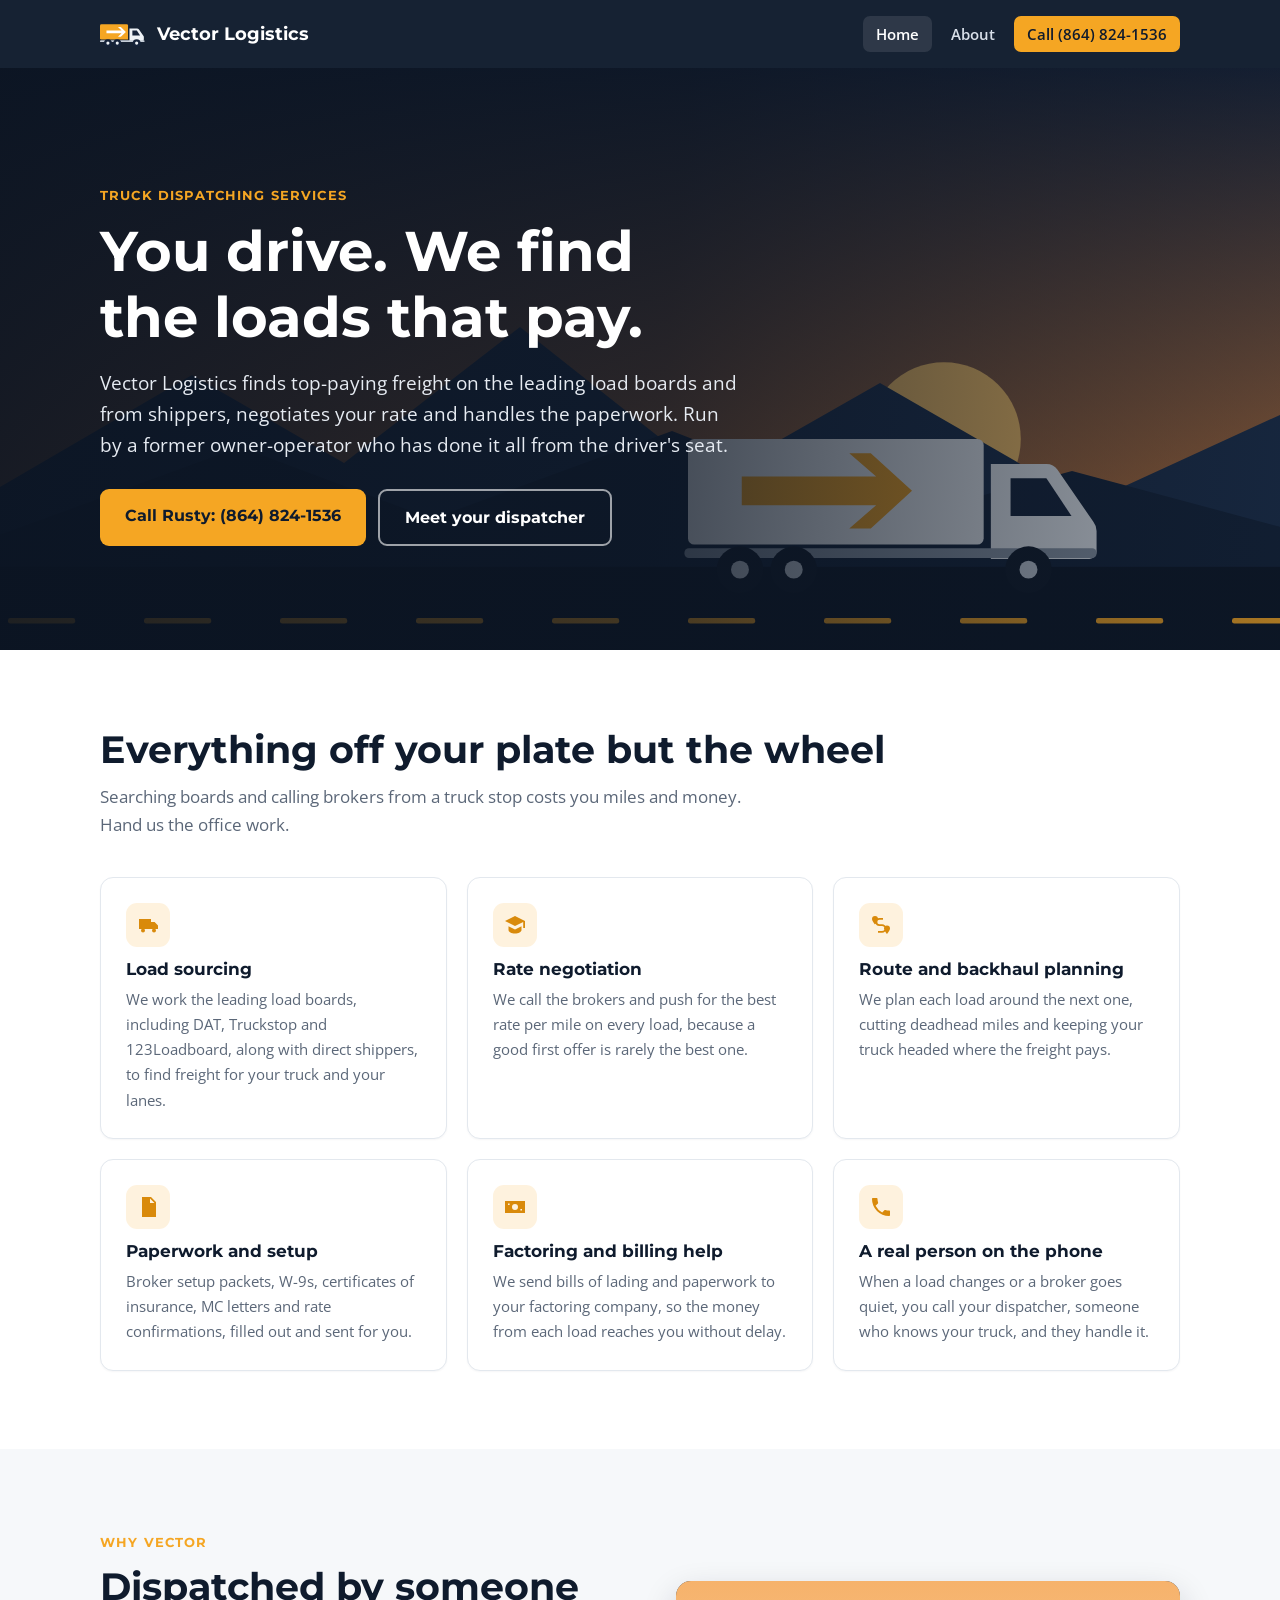
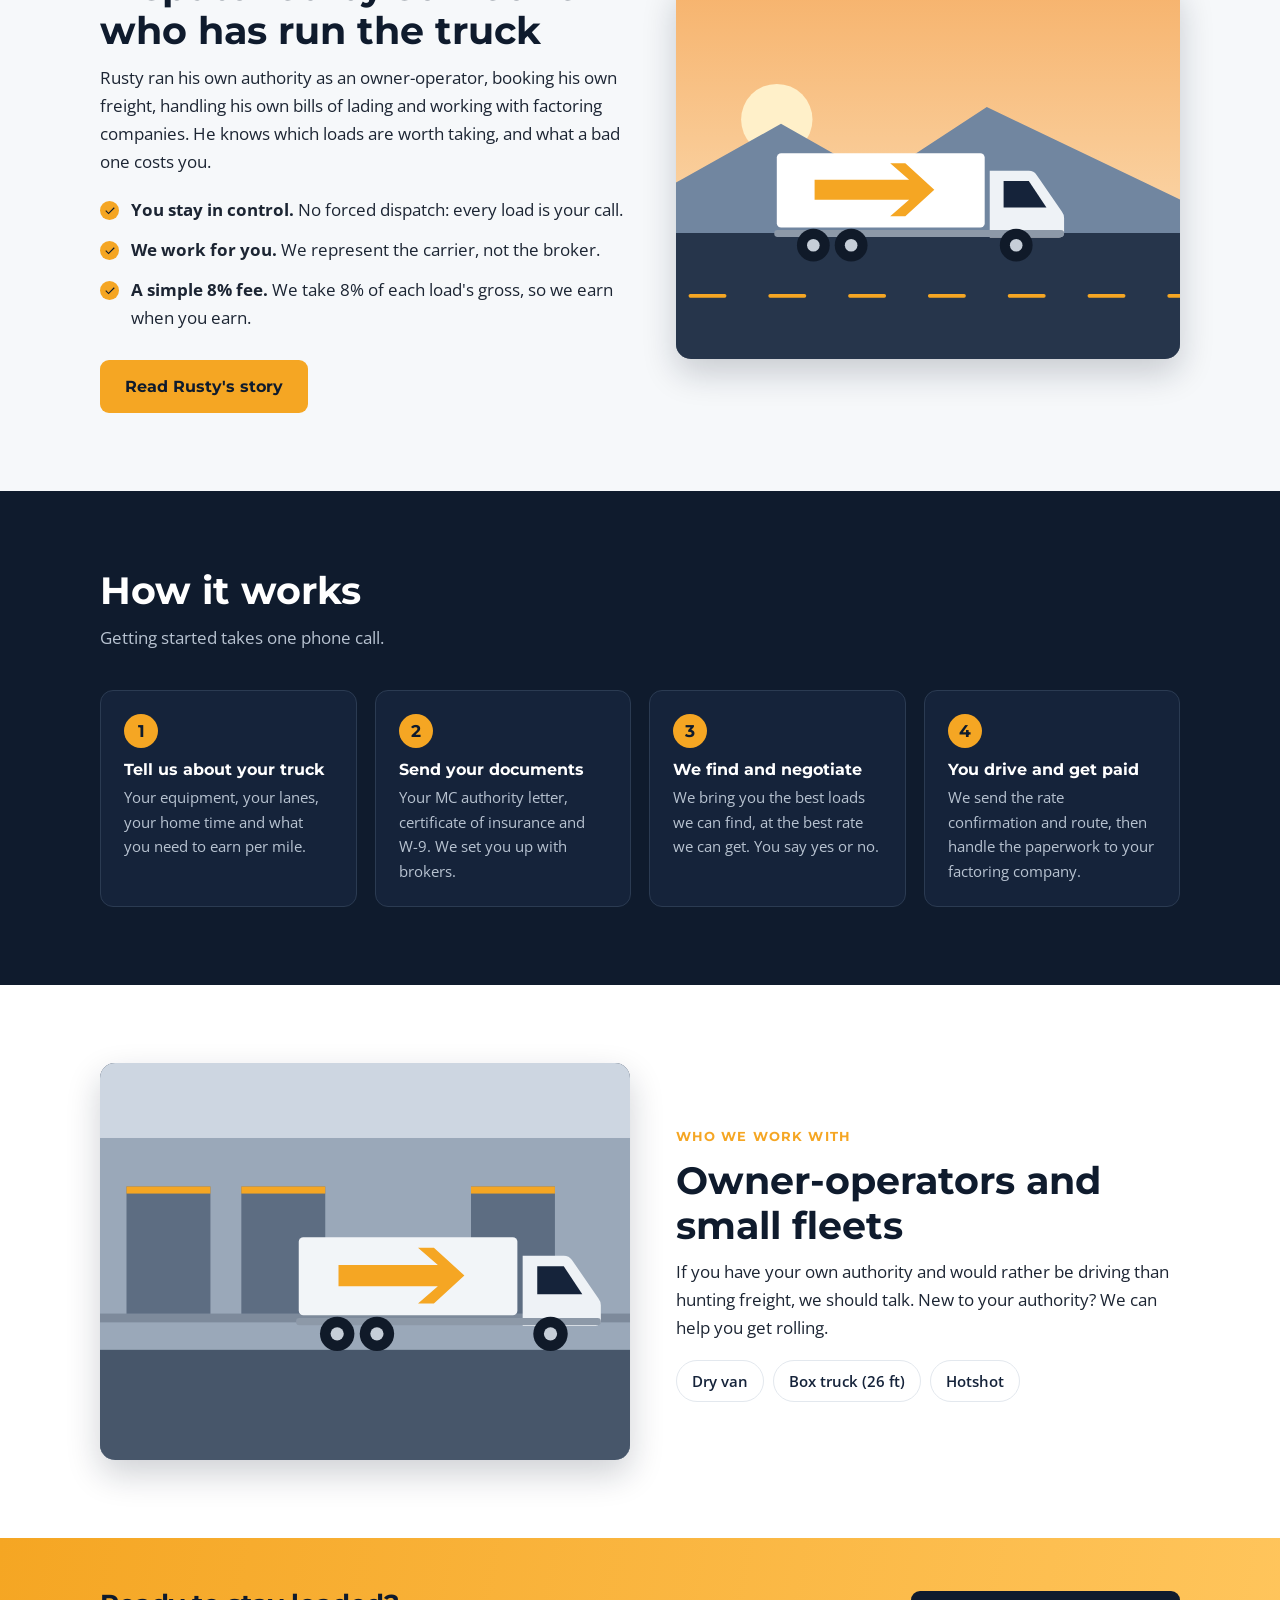
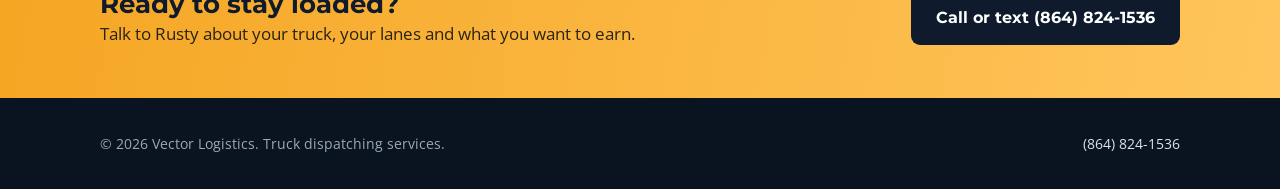
==== index.html @ 769f18bb "Vector Logistics website: Home and About Truck dispatching for owner-operators. Plain HTML and CSS f" ====
<!DOCTYPE html>
<html lang="en"><head><meta charset="UTF-8"><meta name="viewport" content="width=device-width, initial-scale=1.0">
<title>Vector Logistics | Truck Dispatching for Owner-Operators</title><meta name="description" content="Truck dispatching by a former owner-operator. We find the best-paying loads from the leading load boards and shippers, negotiate your rates and handle the paperwork.">
<meta property="og:title" content="Vector Logistics | Truck Dispatching for Owner-Operators"><meta property="og:description" content="Truck dispatching by a former owner-operator. We find the best-paying loads from the leading load boards and shippers, negotiate your rates and handle the paperwork."><meta property="og:type" content="website">
<link rel="icon" type="image/svg+xml" href="images/logo.svg">
<link rel="preconnect" href="https://fonts.googleapis.com"><link rel="preconnect" href="https://fonts.gstatic.com" crossorigin>
<link href="https://fonts.googleapis.com/css2?family=Montserrat:wght@600;700&family=Open+Sans:wght@400;600&display=swap" rel="stylesheet">
<link rel="stylesheet" href="css/styles.css"></head><body>
<header class="header"><div class="container"><a href="index.html" class="logo"><img src="images/logo.svg" alt="">Vector Logistics</a>
<button class="nav-toggle" aria-label="Menu"><span></span><span></span><span></span></button>
<ul class="nav-links"><li><a href="index.html" class="active">Home</a></li><li><a href="about.html">About</a></li><li><a class="call" href="tel:8648241536">Call (864) 824-1536</a></li></ul></div></header>

<section class="hero" style="background-image:url('images/hero.svg')"><div class="container"><div class="hero-copy"><span class="eyebrow">Truck dispatching services</span>
<h1>You drive. We find the loads that pay.</h1>
<p>Vector Logistics finds top-paying freight on the leading load boards and from shippers, negotiates your rate and handles the paperwork. Run by a former owner-operator who has done it all from the driver's seat.</p>
<div class="cta"><a class="btn btn-primary" href="tel:8648241536">Call Rusty: (864) 824-1536</a><a class="btn btn-outline" href="about.html">Meet your dispatcher</a></div></div></div></section>
<section class="section"><div class="container"><h2 class="section-title">Everything off your plate but the wheel</h2><p class="section-subtitle">Searching boards and calling brokers from a truck stop costs you miles and money. Hand us the office work.</p>
<div class="grid g3"><div class="card"><div class="icon"><svg viewBox="0 0 24 24"><path d="M3 6h12v10H3zM15 9h3.6L22 12.6V16h-7zM7 19.5a2 2 0 1 1 0-4 2 2 0 0 1 0 4zM18 19.5a2 2 0 1 1 0-4 2 2 0 0 1 0 4z"/></svg></div><h3>Load sourcing</h3><p>We work the leading load boards, including DAT, Truckstop and 123Loadboard, along with direct shippers, to find freight for your truck and your lanes.</p></div><div class="card"><div class="icon"><svg viewBox="0 0 24 24"><path d="M12 3 2 8l10 5 8.2-4.1V15H22V8zM5.5 13.3V17c0 1.9 3 3.5 6.5 3.5s6.5-1.6 6.5-3.5v-3.7L12 16.5z"/></svg></div><h3>Rate negotiation</h3><p>We call the brokers and push for the best rate per mile on every load, because a good first offer is rarely the best one.</p></div><div class="card"><div class="icon"><svg viewBox="0 0 24 24"><path d="M6 3a3 3 0 0 1 3 3c0 2-3 5.5-3 5.5S3 8 3 6a3 3 0 0 1 3-3zM18 12.5a3 3 0 0 1 3 3c0 2-3 5.5-3 5.5s-3-3.5-3-5.5a3 3 0 0 1 3-3zM9 18h4a2.5 2.5 0 0 0 0-5h-2.5a4 4 0 0 1 0-8H14v1.8h-3.5a2.2 2.2 0 0 0 0 4.4H13a4.3 4.3 0 0 1 0 8.6H9z"/></svg></div><h3>Route and backhaul planning</h3><p>We plan each load around the next one, cutting deadhead miles and keeping your truck headed where the freight pays.</p></div><div class="card"><div class="icon"><svg viewBox="0 0 24 24"><path d="M6 2h9l5 5v15H6zM14 3.5V8h4.5zM9 12h8v1.6H9zM9 15.5h8v1.6H9z"/></svg></div><h3>Paperwork and setup</h3><p>Broker setup packets, W-9s, certificates of insurance, MC letters and rate confirmations, filled out and sent for you.</p></div><div class="card"><div class="icon"><svg viewBox="0 0 24 24"><path d="M2 6h20v12H2zM12 9a3 3 0 1 0 0 6 3 3 0 0 0 0-6zM5 8.5v1.6h1.6V8.5zM17.4 13.9v1.6H19v-1.6z"/></svg></div><h3>Factoring and billing help</h3><p>We send bills of lading and paperwork to your factoring company, so the money from each load reaches you without delay.</p></div><div class="card"><div class="icon"><svg viewBox="0 0 24 24"><path d="M6.6 10.8a15 15 0 0 0 6.6 6.6l2.2-2.2c.3-.3.7-.4 1-.2 1.1.4 2.3.6 3.6.6.6 0 1 .4 1 1V20c0 .6-.4 1-1 1A17 17 0 0 1 3 4c0-.6.4-1 1-1h3.5c.6 0 1 .4 1 1 0 1.3.2 2.5.6 3.6.1.3 0 .7-.2 1z"/></svg></div><h3>A real person on the phone</h3><p>When a load changes or a broker goes quiet, you call your dispatcher, someone who knows your truck, and they handle it.</p></div></div></div></section>
<section class="section alt"><div class="container split"><div><span class="eyebrow">Why Vector</span><h2 class="section-title">Dispatched by someone who has run the truck</h2>
<p>Rusty ran his own authority as an owner-operator, booking his own freight, handling his own bills of lading and working with factoring companies. He knows which loads are worth taking, and what a bad one costs you.</p>
<ul class="checks"><li><strong>You stay in control.</strong> No forced dispatch: every load is your call.</li><li><strong>We work for you.</strong> We represent the carrier, not the broker.</li><li><strong>A simple 8% fee.</strong> We take 8% of each load's gross, so we earn when you earn.</li></ul>
<a class="btn btn-primary" href="about.html">Read Rusty's story</a></div><img src="images/highway.svg" alt="Illustration of a semi truck on the highway at sunrise" loading="lazy"></div></section>
<section class="section dark"><div class="container"><h2 class="section-title">How it works</h2><p class="section-subtitle">Getting started takes one phone call.</p><div class="steps">
<div class="step"><h3>Tell us about your truck</h3><p>Your equipment, your lanes, your home time and what you need to earn per mile.</p></div>
<div class="step"><h3>Send your documents</h3><p>Your MC authority letter, certificate of insurance and W-9. We set you up with brokers.</p></div>
<div class="step"><h3>We find and negotiate</h3><p>We bring you the best loads we can find, at the best rate we can get. You say yes or no.</p></div>
<div class="step"><h3>You drive and get paid</h3><p>We send the rate confirmation and route, then handle the paperwork to your factoring company.</p></div></div></div></section>
<section class="section"><div class="container split"><img src="images/loading-dock.svg" alt="Illustration of a semi truck at a loading dock" loading="lazy"><div><span class="eyebrow">Who we work with</span><h2 class="section-title">Owner-operators and small fleets</h2>
<p>If you have your own authority and would rather be driving than hunting freight, we should talk. New to your authority? We can help you get rolling.</p>
<div class="pills" style="margin-top:18px"><span class="pill">Dry van</span><span class="pill">Box truck (26 ft)</span><span class="pill">Hotshot</span></div></div></div></section>
<section class="band"><div class="container"><div><h2>Ready to stay loaded?</h2><p>Talk to Rusty about your truck, your lanes and what you want to earn.</p></div><a class="btn" href="tel:8648241536">Call or text (864) 824-1536</a></div></section>
<footer class="footer"><div class="container"><span>&copy; <span id="y"></span> Vector Logistics. Truck dispatching services.</span><a href="tel:8648241536">(864) 824-1536</a></div></footer>
<script src="js/main.js"></script></body></html>
---- css/styles.css ----
:root{--navy:#0f1b2d;--navy2:#15233a;--steel:#2b3b52;--amber:#f5a623;--amber2:#d98a0b;--ink:#1c2533;--muted:#5b6778;--line:#e3e8ee;--bg:#f6f8fa;--white:#fff}
*{box-sizing:border-box;margin:0;padding:0}html{scroll-behavior:smooth}
body{font-family:'Open Sans',system-ui,-apple-system,sans-serif;color:var(--ink);background:var(--white);line-height:1.65;font-size:17px}
h1,h2,h3{font-family:'Montserrat',system-ui,sans-serif;line-height:1.18;color:var(--navy)}
img{max-width:100%;display:block}a{color:inherit}
.container{max-width:1120px;margin:0 auto;padding:0 20px}
.header{position:sticky;top:0;z-index:20;background:rgba(15,27,45,.97);backdrop-filter:blur(8px)}
.header .container{display:flex;align-items:center;justify-content:space-between;min-height:68px;gap:16px}
.logo{display:flex;align-items:center;gap:11px;text-decoration:none;color:#fff;font-family:'Montserrat',sans-serif;font-weight:700;font-size:1.12rem;white-space:nowrap}
.logo img{width:46px;height:auto}
.nav-links{display:flex;list-style:none;gap:6px;align-items:center}
.nav-links a{text-decoration:none;color:#d9e0ea;padding:8px 13px;border-radius:7px;font-weight:600;font-size:.94rem}
.nav-links a:hover,.nav-links a.active{color:#fff;background:rgba(255,255,255,.1)}
.nav-links a.call{background:var(--amber);color:var(--navy)}.nav-links a.call:hover{background:#ffb739;color:var(--navy)}
.nav-toggle{display:none;background:none;border:0;padding:8px;cursor:pointer}.nav-toggle span{display:block;width:24px;height:2px;margin:5px 0;background:#fff}
.hero{position:relative;background:var(--navy) center/cover no-repeat;color:#fff;padding:112px 0 104px}
.hero::before{content:"";position:absolute;inset:0;background:linear-gradient(95deg,rgba(11,20,34,.93) 0%,rgba(11,20,34,.76) 52%,rgba(11,20,34,.32) 100%)}
.hero .container{position:relative}.hero-copy{max-width:640px}
.hero h1{color:#fff;font-size:clamp(2.2rem,5.2vw,3.5rem);margin-bottom:18px}
.hero p{font-size:1.17rem;color:#e6ebf2;margin-bottom:28px}
.eyebrow{display:inline-block;font-family:'Montserrat',sans-serif;font-weight:700;font-size:.8rem;letter-spacing:.09em;text-transform:uppercase;color:var(--amber);margin-bottom:12px}
.cta{display:flex;flex-wrap:wrap;gap:12px}
.btn{display:inline-block;text-decoration:none;font-family:'Montserrat',sans-serif;font-weight:700;font-size:.97rem;padding:14px 25px;border-radius:9px;transition:.15s}
.btn-primary{background:var(--amber);color:var(--navy)}.btn-primary:hover{background:#ffb739;transform:translateY(-1px)}
.btn-outline{border:2px solid rgba(255,255,255,.6);color:#fff}.btn-outline:hover{background:rgba(255,255,255,.12)}
.section{padding:78px 0}.section.alt{background:var(--bg)}.section.dark{background:var(--navy);color:#dce3ec}.section.dark h2,.section.dark h3{color:#fff}
.section-title{font-size:clamp(1.7rem,3.4vw,2.35rem);margin-bottom:10px}
.section-subtitle{color:var(--muted);max-width:680px;margin-bottom:38px}.dark .section-subtitle{color:#b8c3d1}
.grid{display:grid;gap:20px}.g3{grid-template-columns:repeat(3,1fr)}.g2{grid-template-columns:repeat(2,1fr)}.g4{grid-template-columns:repeat(4,1fr)}
.card{background:#fff;border:1px solid var(--line);border-radius:13px;padding:25px;box-shadow:0 1px 2px rgba(15,27,45,.04)}
.card h3{font-size:1.09rem;margin:12px 0 7px}.card p{color:var(--muted);font-size:.96rem}
.icon{width:44px;height:44px;border-radius:11px;background:rgba(245,166,35,.15);display:flex;align-items:center;justify-content:center}.icon svg{width:24px;height:24px;fill:var(--amber2)}
.split{display:grid;grid-template-columns:1.05fr 1fr;gap:46px;align-items:center}
.split img{border-radius:15px;box-shadow:0 14px 34px rgba(15,27,45,.2);aspect-ratio:4/3;object-fit:cover;width:100%;background:var(--steel)}
.steps{counter-reset:s;display:grid;gap:18px;grid-template-columns:repeat(4,1fr)}
.step{counter-increment:s;background:var(--navy2);border:1px solid var(--steel);border-radius:13px;padding:23px}
.step::before{content:counter(s);display:flex;width:34px;height:34px;align-items:center;justify-content:center;border-radius:50%;background:var(--amber);color:var(--navy);font-family:'Montserrat',sans-serif;font-weight:700;margin-bottom:12px}
.step h3{font-size:1.02rem;margin-bottom:6px}.step p{font-size:.93rem;color:#b8c3d1}
.checks{list-style:none;margin:14px 0 22px}.checks li{padding:6px 0 6px 31px;position:relative}
.checks li::before{content:"";position:absolute;left:0;top:11px;width:19px;height:19px;border-radius:50%;background:var(--amber) url("data:image/svg+xml,%3Csvg xmlns='http://www.w3.org/2000/svg' viewBox='0 0 24 24'%3E%3Cpath fill='%230f1b2d' d='M9.5 16.6 5.4 12.5l-1.4 1.4 5.5 5.5L20 8.9l-1.4-1.4z'/%3E%3C/svg%3E") center/14px no-repeat}
.pills{display:flex;flex-wrap:wrap;gap:9px}.pill{background:#fff;border:1px solid var(--line);border-radius:999px;padding:8px 15px;font-weight:600;font-size:.91rem;color:var(--navy2)}
.page-hero{background:var(--navy);padding:64px 0;color:#fff}.page-hero h1{color:#fff;font-size:clamp(2rem,4.4vw,2.9rem);margin-bottom:9px}.page-hero p{color:#cfd7e2;max-width:680px}
.band{background:linear-gradient(100deg,var(--amber),#ffc55c);padding:50px 0}.band .container{display:flex;flex-wrap:wrap;gap:20px;align-items:center;justify-content:space-between}.band h2{font-size:1.65rem}.band p{color:#2a2212}.band .btn{background:var(--navy);color:#fff}
.footer{background:#0a1320;color:#9ba8b8;padding:34px 0;font-size:.9rem}.footer .container{display:flex;flex-wrap:wrap;gap:14px;justify-content:space-between;align-items:center}.footer a{color:#dbe2ea;text-decoration:none}
@media(max-width:920px){.g3,.g4,.steps{grid-template-columns:repeat(2,1fr)}.split{grid-template-columns:1fr;gap:26px}}
@media(max-width:680px){.nav-toggle{display:block}.nav-links{display:none;position:absolute;left:0;right:0;top:68px;background:var(--navy);flex-direction:column;align-items:stretch;padding:10px 20px 18px}.nav-links.open{display:flex}.g3,.g2,.g4,.steps{grid-template-columns:1fr}.hero{padding:76px 0}.section{padding:56px 0}}
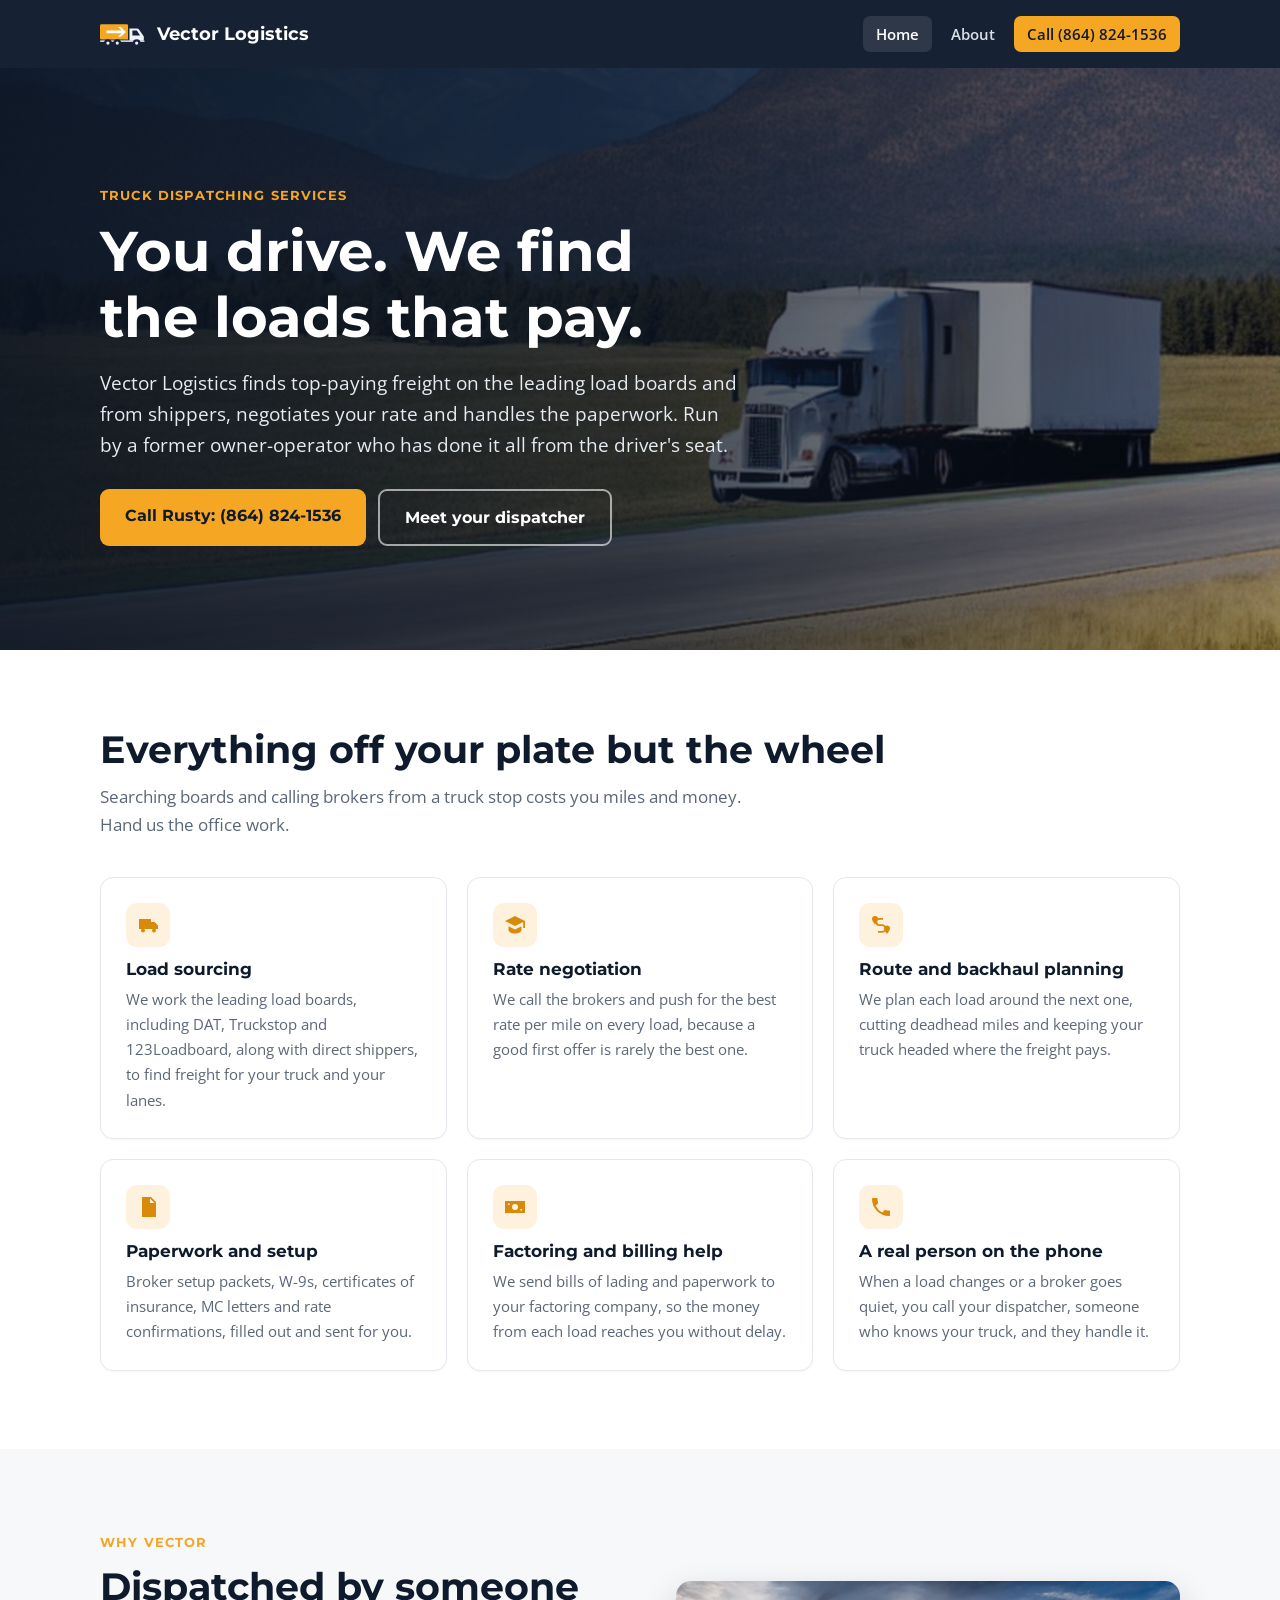
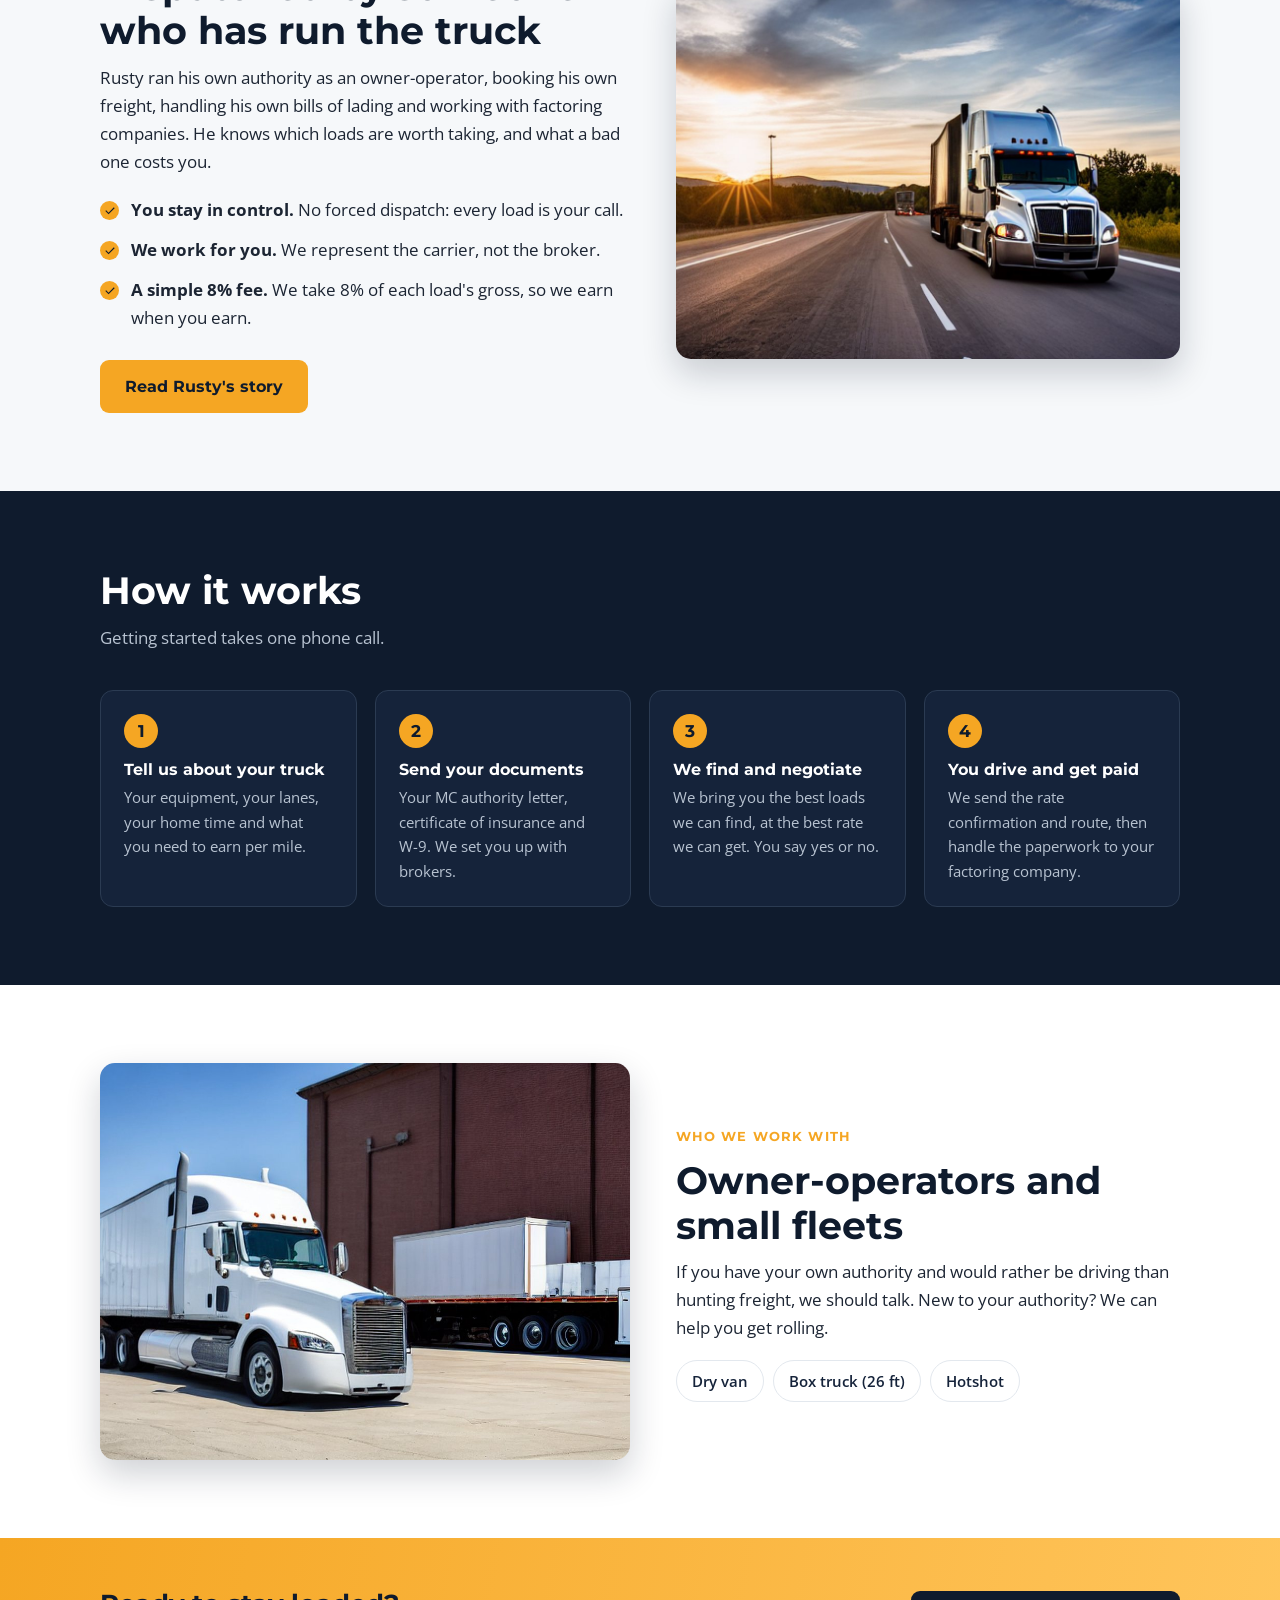
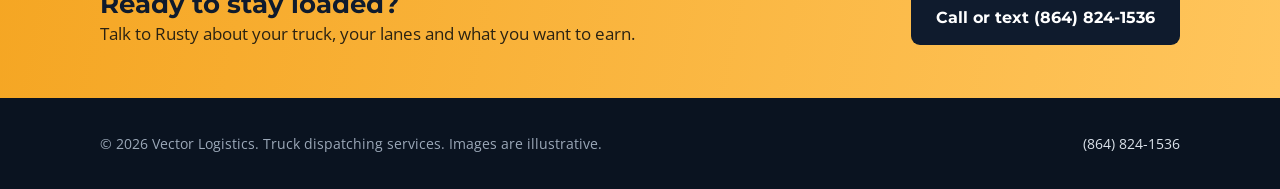
==== commit 6f61a8bb: "Vector Logistics: real truck pictures Generated locally, and labelled as illustrative in the footer." ====
--- a/index.html
+++ b/index.html
@@ -10,7 +10,7 @@
 <button class="nav-toggle" aria-label="Menu"><span></span><span></span><span></span></button>
 <ul class="nav-links"><li><a href="index.html" class="active">Home</a></li><li><a href="about.html">About</a></li><li><a class="call" href="tel:8648241536">Call (864) 824-1536</a></li></ul></div></header>
 
-<section class="hero" style="background-image:url('images/hero.svg')"><div class="container"><div class="hero-copy"><span class="eyebrow">Truck dispatching services</span>
+<section class="hero" style="background-image:url('images/hero.jpg')"><div class="container"><div class="hero-copy"><span class="eyebrow">Truck dispatching services</span>
 <h1>You drive. We find the loads that pay.</h1>
 <p>Vector Logistics finds top-paying freight on the leading load boards and from shippers, negotiates your rate and handles the paperwork. Run by a former owner-operator who has done it all from the driver's seat.</p>
 <div class="cta"><a class="btn btn-primary" href="tel:8648241536">Call Rusty: (864) 824-1536</a><a class="btn btn-outline" href="about.html">Meet your dispatcher</a></div></div></div></section>
@@ -19,15 +19,15 @@
 <section class="section alt"><div class="container split"><div><span class="eyebrow">Why Vector</span><h2 class="section-title">Dispatched by someone who has run the truck</h2>
 <p>Rusty ran his own authority as an owner-operator, booking his own freight, handling his own bills of lading and working with factoring companies. He knows which loads are worth taking, and what a bad one costs you.</p>
 <ul class="checks"><li><strong>You stay in control.</strong> No forced dispatch: every load is your call.</li><li><strong>We work for you.</strong> We represent the carrier, not the broker.</li><li><strong>A simple 8% fee.</strong> We take 8% of each load's gross, so we earn when you earn.</li></ul>
-<a class="btn btn-primary" href="about.html">Read Rusty's story</a></div><img src="images/highway.svg" alt="Illustration of a semi truck on the highway at sunrise" loading="lazy"></div></section>
+<a class="btn btn-primary" href="about.html">Read Rusty's story</a></div><img src="images/highway.jpg" alt="A semi truck on the highway at sunrise" loading="lazy"></div></section>
 <section class="section dark"><div class="container"><h2 class="section-title">How it works</h2><p class="section-subtitle">Getting started takes one phone call.</p><div class="steps">
 <div class="step"><h3>Tell us about your truck</h3><p>Your equipment, your lanes, your home time and what you need to earn per mile.</p></div>
 <div class="step"><h3>Send your documents</h3><p>Your MC authority letter, certificate of insurance and W-9. We set you up with brokers.</p></div>
 <div class="step"><h3>We find and negotiate</h3><p>We bring you the best loads we can find, at the best rate we can get. You say yes or no.</p></div>
 <div class="step"><h3>You drive and get paid</h3><p>We send the rate confirmation and route, then handle the paperwork to your factoring company.</p></div></div></div></section>
-<section class="section"><div class="container split"><img src="images/loading-dock.svg" alt="Illustration of a semi truck at a loading dock" loading="lazy"><div><span class="eyebrow">Who we work with</span><h2 class="section-title">Owner-operators and small fleets</h2>
+<section class="section"><div class="container split"><img src="images/loading-dock.jpg" alt="A semi truck at a loading dock" loading="lazy"><div><span class="eyebrow">Who we work with</span><h2 class="section-title">Owner-operators and small fleets</h2>
 <p>If you have your own authority and would rather be driving than hunting freight, we should talk. New to your authority? We can help you get rolling.</p>
 <div class="pills" style="margin-top:18px"><span class="pill">Dry van</span><span class="pill">Box truck (26 ft)</span><span class="pill">Hotshot</span></div></div></div></section>
 <section class="band"><div class="container"><div><h2>Ready to stay loaded?</h2><p>Talk to Rusty about your truck, your lanes and what you want to earn.</p></div><a class="btn" href="tel:8648241536">Call or text (864) 824-1536</a></div></section>
-<footer class="footer"><div class="container"><span>&copy; <span id="y"></span> Vector Logistics. Truck dispatching services.</span><a href="tel:8648241536">(864) 824-1536</a></div></footer>
+<footer class="footer"><div class="container"><span>&copy; <span id="y"></span> Vector Logistics. Truck dispatching services. Images are illustrative.</span><a href="tel:8648241536">(864) 824-1536</a></div></footer>
 <script src="js/main.js"></script></body></html>
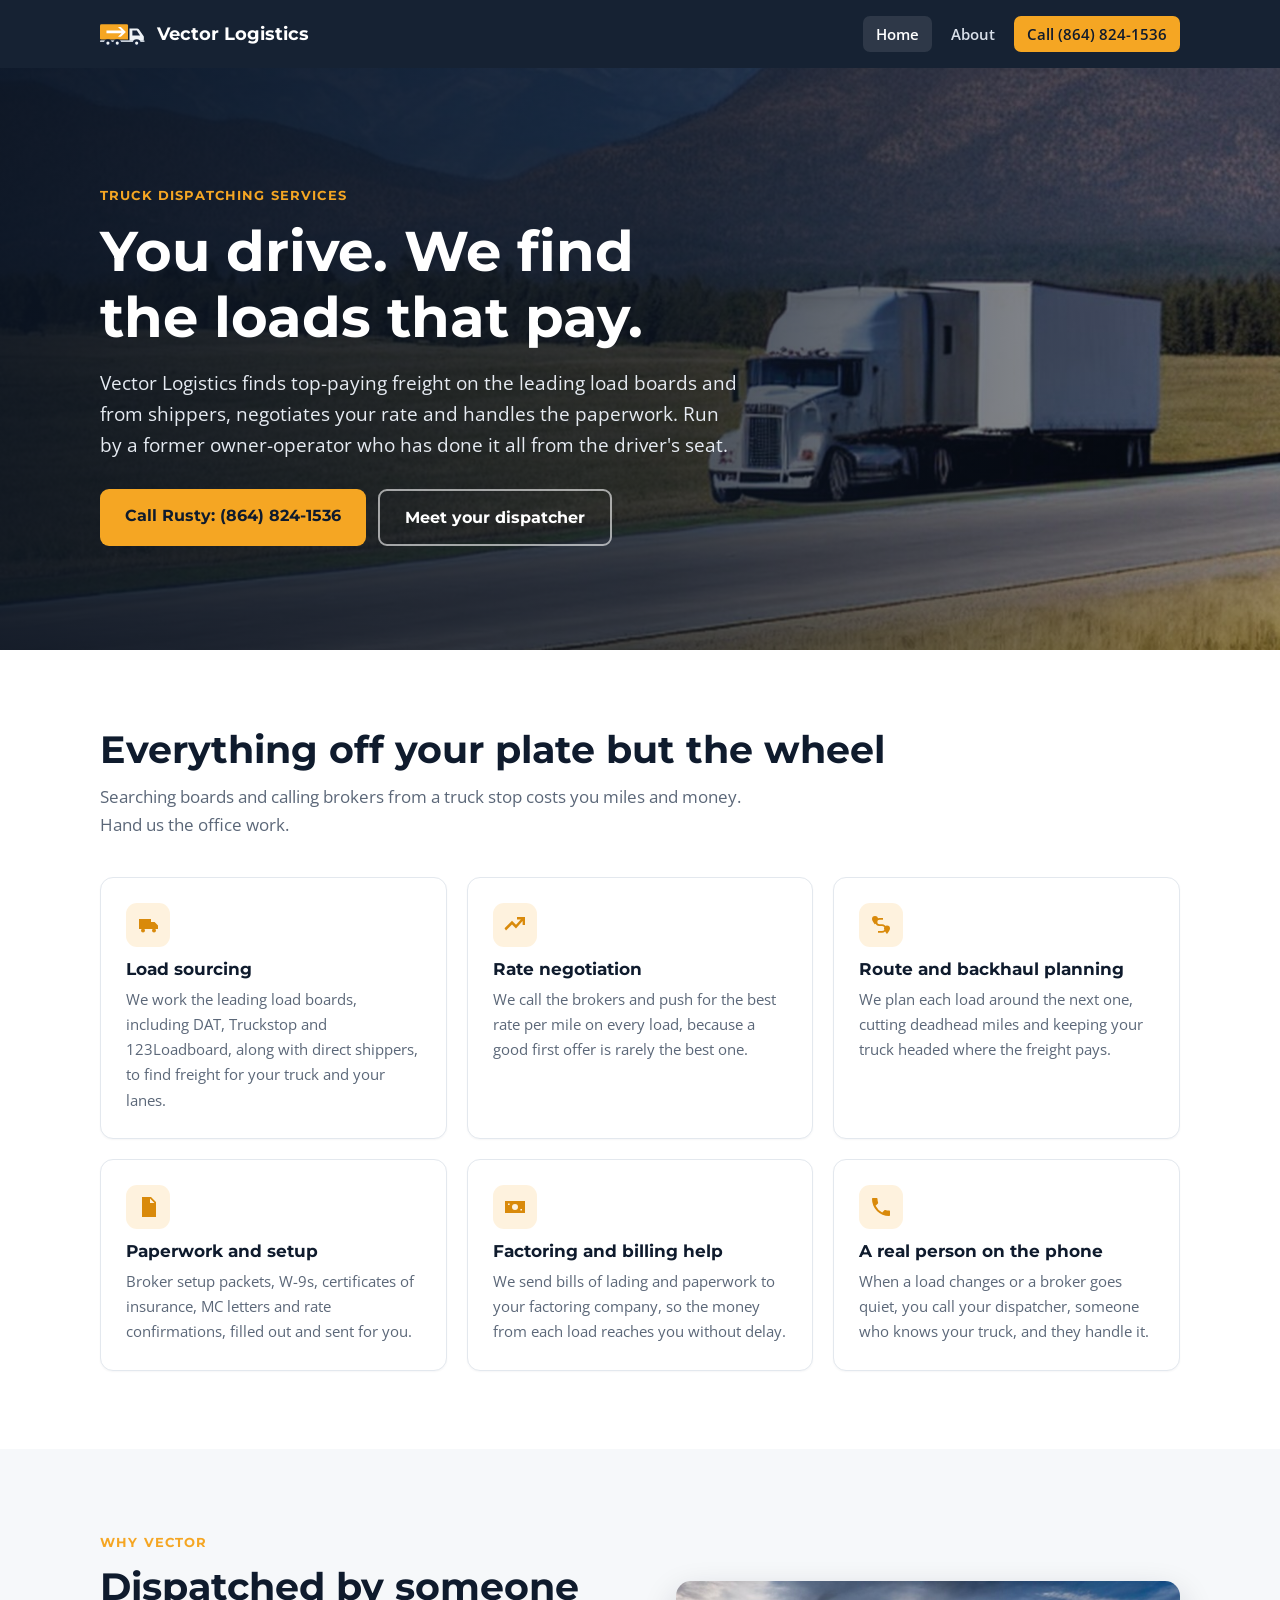
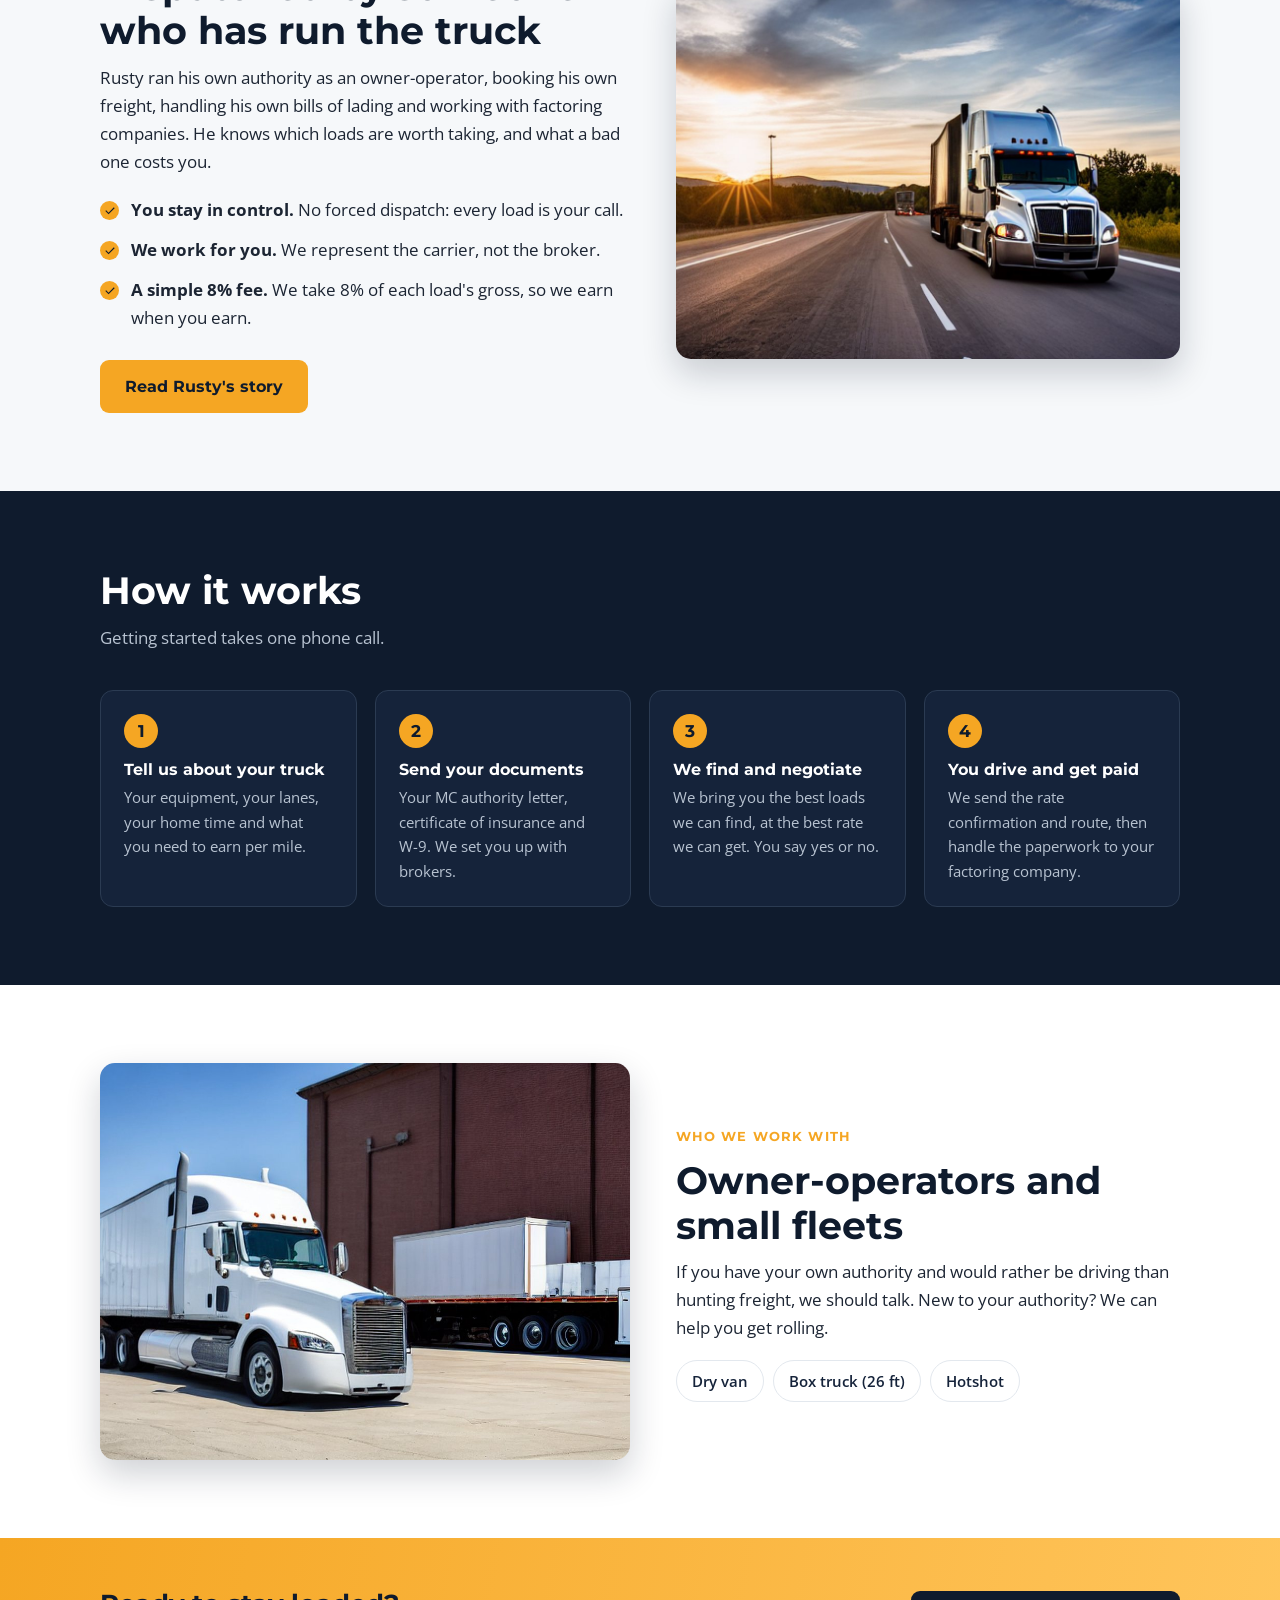
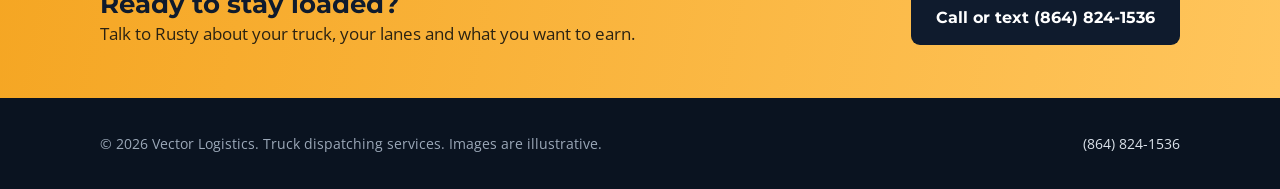
==== commit e2c55234: "Vector Logistics: a better icon for rate negotiation Co-Authored-By: Claude Opus 5.5 <noreply@anthro" ====
--- a/index.html
+++ b/index.html
@@ -15,7 +15,7 @@
 <p>Vector Logistics finds top-paying freight on the leading load boards and from shippers, negotiates your rate and handles the paperwork. Run by a former owner-operator who has done it all from the driver's seat.</p>
 <div class="cta"><a class="btn btn-primary" href="tel:8648241536">Call Rusty: (864) 824-1536</a><a class="btn btn-outline" href="about.html">Meet your dispatcher</a></div></div></div></section>
 <section class="section"><div class="container"><h2 class="section-title">Everything off your plate but the wheel</h2><p class="section-subtitle">Searching boards and calling brokers from a truck stop costs you miles and money. Hand us the office work.</p>
-<div class="grid g3"><div class="card"><div class="icon"><svg viewBox="0 0 24 24"><path d="M3 6h12v10H3zM15 9h3.6L22 12.6V16h-7zM7 19.5a2 2 0 1 1 0-4 2 2 0 0 1 0 4zM18 19.5a2 2 0 1 1 0-4 2 2 0 0 1 0 4z"/></svg></div><h3>Load sourcing</h3><p>We work the leading load boards, including DAT, Truckstop and 123Loadboard, along with direct shippers, to find freight for your truck and your lanes.</p></div><div class="card"><div class="icon"><svg viewBox="0 0 24 24"><path d="M12 3 2 8l10 5 8.2-4.1V15H22V8zM5.5 13.3V17c0 1.9 3 3.5 6.5 3.5s6.5-1.6 6.5-3.5v-3.7L12 16.5z"/></svg></div><h3>Rate negotiation</h3><p>We call the brokers and push for the best rate per mile on every load, because a good first offer is rarely the best one.</p></div><div class="card"><div class="icon"><svg viewBox="0 0 24 24"><path d="M6 3a3 3 0 0 1 3 3c0 2-3 5.5-3 5.5S3 8 3 6a3 3 0 0 1 3-3zM18 12.5a3 3 0 0 1 3 3c0 2-3 5.5-3 5.5s-3-3.5-3-5.5a3 3 0 0 1 3-3zM9 18h4a2.5 2.5 0 0 0 0-5h-2.5a4 4 0 0 1 0-8H14v1.8h-3.5a2.2 2.2 0 0 0 0 4.4H13a4.3 4.3 0 0 1 0 8.6H9z"/></svg></div><h3>Route and backhaul planning</h3><p>We plan each load around the next one, cutting deadhead miles and keeping your truck headed where the freight pays.</p></div><div class="card"><div class="icon"><svg viewBox="0 0 24 24"><path d="M6 2h9l5 5v15H6zM14 3.5V8h4.5zM9 12h8v1.6H9zM9 15.5h8v1.6H9z"/></svg></div><h3>Paperwork and setup</h3><p>Broker setup packets, W-9s, certificates of insurance, MC letters and rate confirmations, filled out and sent for you.</p></div><div class="card"><div class="icon"><svg viewBox="0 0 24 24"><path d="M2 6h20v12H2zM12 9a3 3 0 1 0 0 6 3 3 0 0 0 0-6zM5 8.5v1.6h1.6V8.5zM17.4 13.9v1.6H19v-1.6z"/></svg></div><h3>Factoring and billing help</h3><p>We send bills of lading and paperwork to your factoring company, so the money from each load reaches you without delay.</p></div><div class="card"><div class="icon"><svg viewBox="0 0 24 24"><path d="M6.6 10.8a15 15 0 0 0 6.6 6.6l2.2-2.2c.3-.3.7-.4 1-.2 1.1.4 2.3.6 3.6.6.6 0 1 .4 1 1V20c0 .6-.4 1-1 1A17 17 0 0 1 3 4c0-.6.4-1 1-1h3.5c.6 0 1 .4 1 1 0 1.3.2 2.5.6 3.6.1.3 0 .7-.2 1z"/></svg></div><h3>A real person on the phone</h3><p>When a load changes or a broker goes quiet, you call your dispatcher, someone who knows your truck, and they handle it.</p></div></div></div></section>
+<div class="grid g3"><div class="card"><div class="icon"><svg viewBox="0 0 24 24"><path d="M3 6h12v10H3zM15 9h3.6L22 12.6V16h-7zM7 19.5a2 2 0 1 1 0-4 2 2 0 0 1 0 4zM18 19.5a2 2 0 1 1 0-4 2 2 0 0 1 0 4z"/></svg></div><h3>Load sourcing</h3><p>We work the leading load boards, including DAT, Truckstop and 123Loadboard, along with direct shippers, to find freight for your truck and your lanes.</p></div><div class="card"><div class="icon"><svg viewBox="0 0 24 24"><path d="M3 17.5l6-6 4 4 6.6-7.4V12H22V4h-8v2.4h3.8L13 11.8l-4-4-7.5 7.5z"/></svg></div><h3>Rate negotiation</h3><p>We call the brokers and push for the best rate per mile on every load, because a good first offer is rarely the best one.</p></div><div class="card"><div class="icon"><svg viewBox="0 0 24 24"><path d="M6 3a3 3 0 0 1 3 3c0 2-3 5.5-3 5.5S3 8 3 6a3 3 0 0 1 3-3zM18 12.5a3 3 0 0 1 3 3c0 2-3 5.5-3 5.5s-3-3.5-3-5.5a3 3 0 0 1 3-3zM9 18h4a2.5 2.5 0 0 0 0-5h-2.5a4 4 0 0 1 0-8H14v1.8h-3.5a2.2 2.2 0 0 0 0 4.4H13a4.3 4.3 0 0 1 0 8.6H9z"/></svg></div><h3>Route and backhaul planning</h3><p>We plan each load around the next one, cutting deadhead miles and keeping your truck headed where the freight pays.</p></div><div class="card"><div class="icon"><svg viewBox="0 0 24 24"><path d="M6 2h9l5 5v15H6zM14 3.5V8h4.5zM9 12h8v1.6H9zM9 15.5h8v1.6H9z"/></svg></div><h3>Paperwork and setup</h3><p>Broker setup packets, W-9s, certificates of insurance, MC letters and rate confirmations, filled out and sent for you.</p></div><div class="card"><div class="icon"><svg viewBox="0 0 24 24"><path d="M2 6h20v12H2zM12 9a3 3 0 1 0 0 6 3 3 0 0 0 0-6zM5 8.5v1.6h1.6V8.5zM17.4 13.9v1.6H19v-1.6z"/></svg></div><h3>Factoring and billing help</h3><p>We send bills of lading and paperwork to your factoring company, so the money from each load reaches you without delay.</p></div><div class="card"><div class="icon"><svg viewBox="0 0 24 24"><path d="M6.6 10.8a15 15 0 0 0 6.6 6.6l2.2-2.2c.3-.3.7-.4 1-.2 1.1.4 2.3.6 3.6.6.6 0 1 .4 1 1V20c0 .6-.4 1-1 1A17 17 0 0 1 3 4c0-.6.4-1 1-1h3.5c.6 0 1 .4 1 1 0 1.3.2 2.5.6 3.6.1.3 0 .7-.2 1z"/></svg></div><h3>A real person on the phone</h3><p>When a load changes or a broker goes quiet, you call your dispatcher, someone who knows your truck, and they handle it.</p></div></div></div></section>
 <section class="section alt"><div class="container split"><div><span class="eyebrow">Why Vector</span><h2 class="section-title">Dispatched by someone who has run the truck</h2>
 <p>Rusty ran his own authority as an owner-operator, booking his own freight, handling his own bills of lading and working with factoring companies. He knows which loads are worth taking, and what a bad one costs you.</p>
 <ul class="checks"><li><strong>You stay in control.</strong> No forced dispatch: every load is your call.</li><li><strong>We work for you.</strong> We represent the carrier, not the broker.</li><li><strong>A simple 8% fee.</strong> We take 8% of each load's gross, so we earn when you earn.</li></ul>
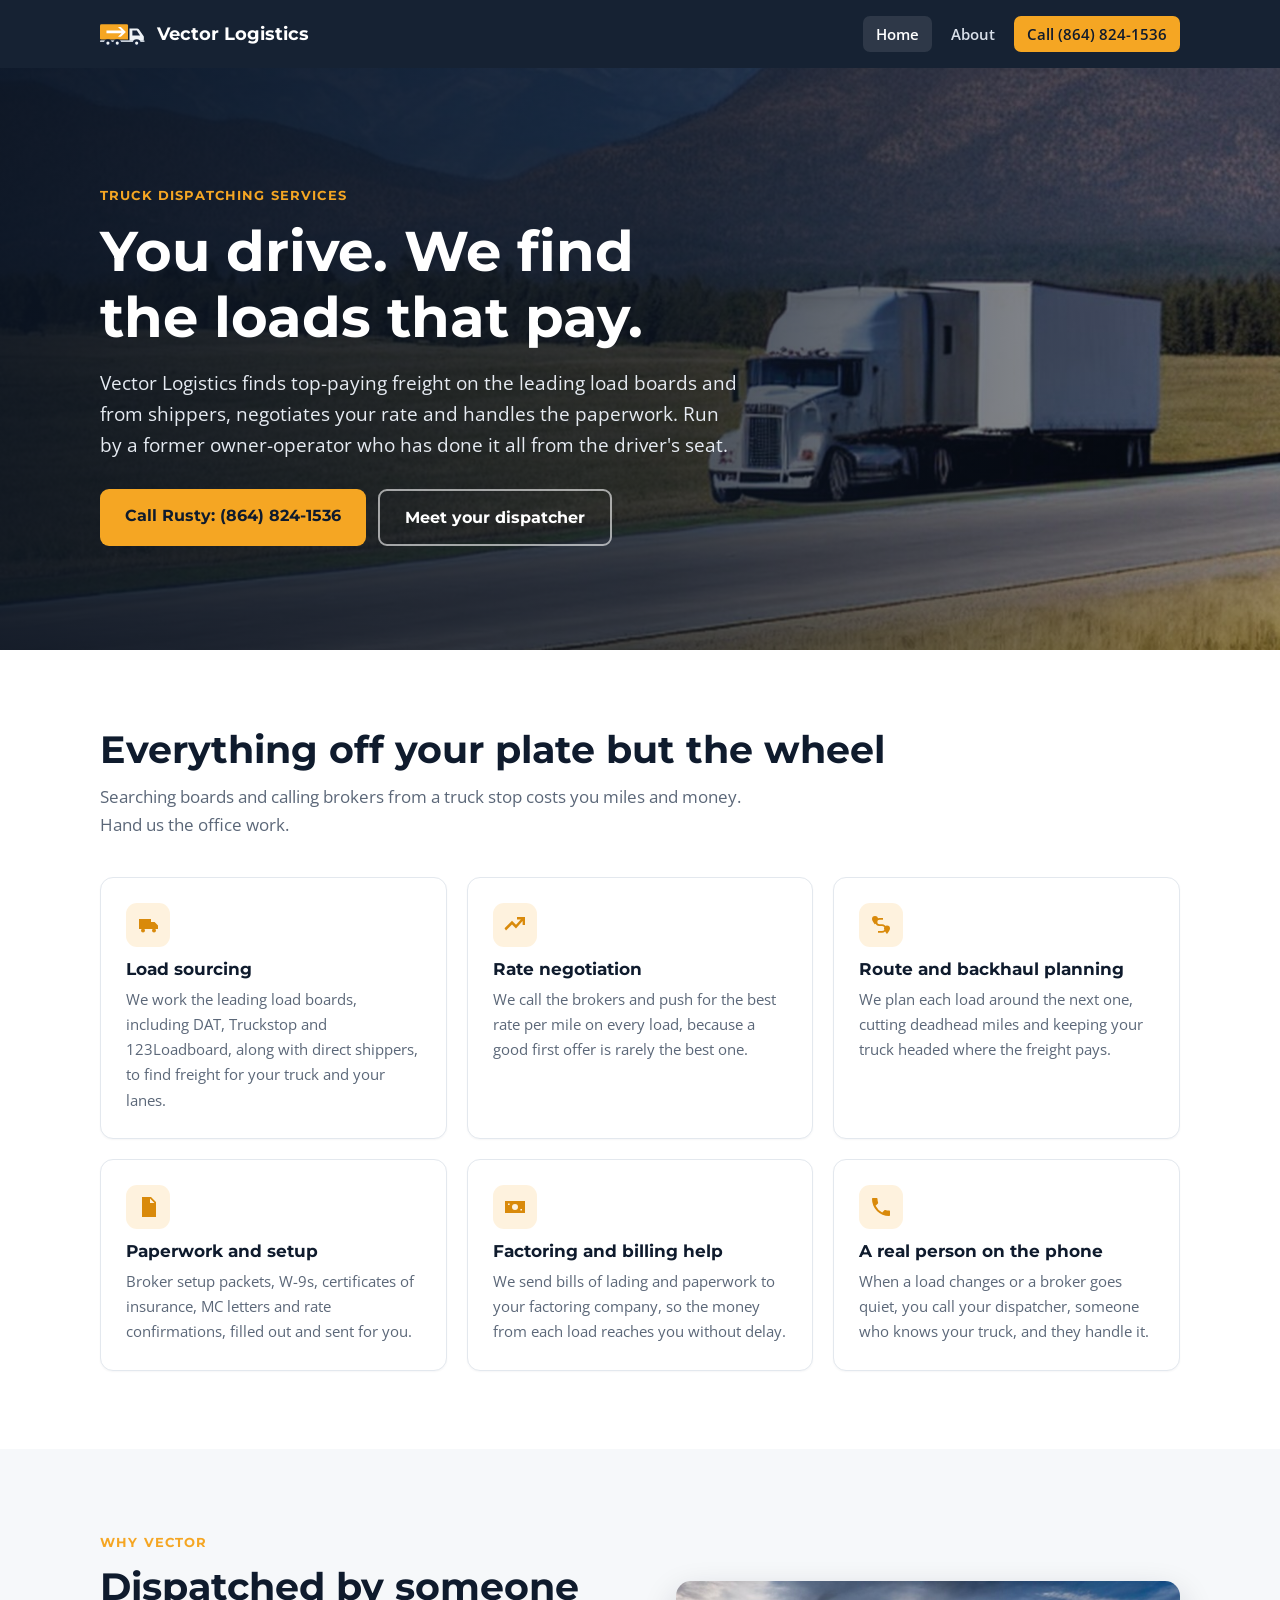
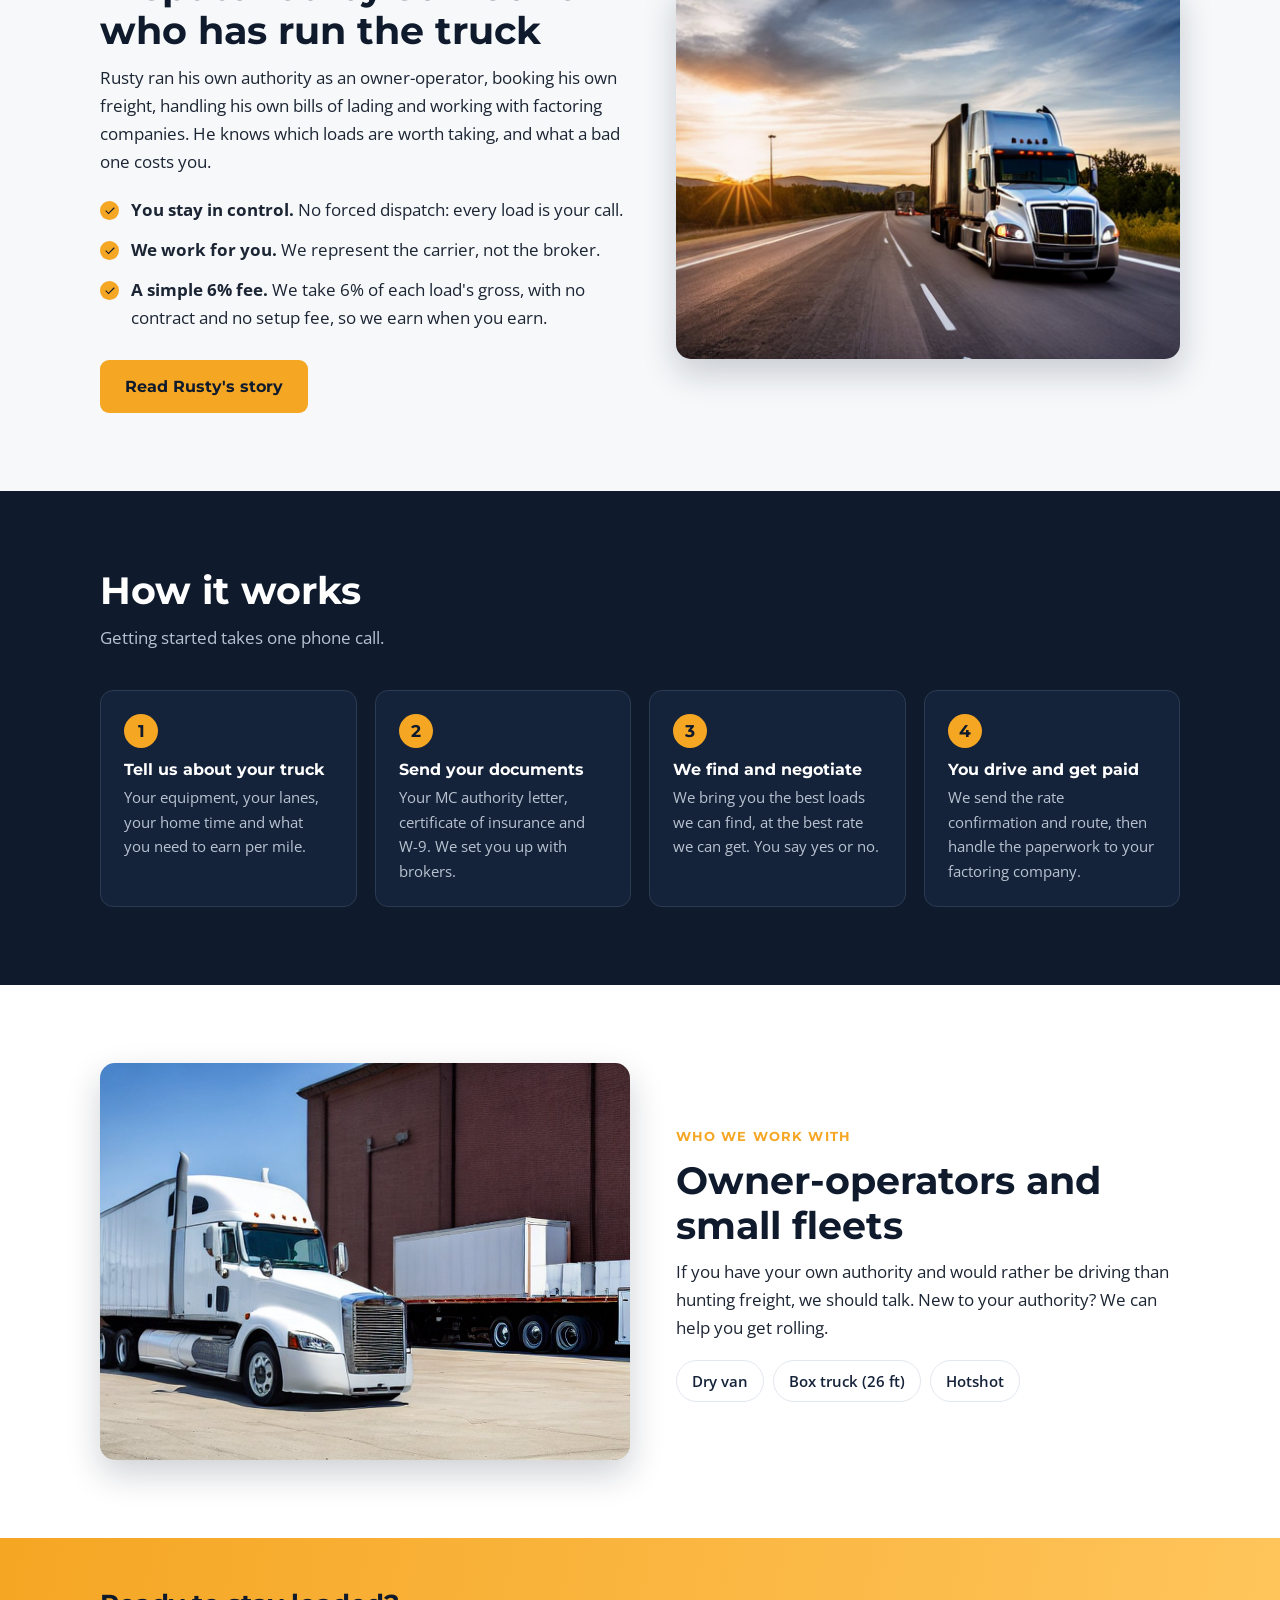
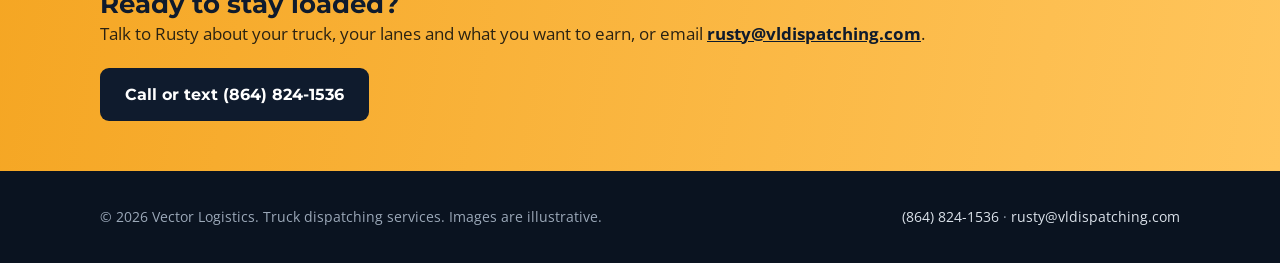
==== commit ba7d8efb: "Vector Logistics: a 6% fee, the business email, no Jekyll build The fee is 6% of each load's gross w" ====
--- a/index.html
+++ b/index.html
@@ -18,7 +18,7 @@
 <div class="grid g3"><div class="card"><div class="icon"><svg viewBox="0 0 24 24"><path d="M3 6h12v10H3zM15 9h3.6L22 12.6V16h-7zM7 19.5a2 2 0 1 1 0-4 2 2 0 0 1 0 4zM18 19.5a2 2 0 1 1 0-4 2 2 0 0 1 0 4z"/></svg></div><h3>Load sourcing</h3><p>We work the leading load boards, including DAT, Truckstop and 123Loadboard, along with direct shippers, to find freight for your truck and your lanes.</p></div><div class="card"><div class="icon"><svg viewBox="0 0 24 24"><path d="M3 17.5l6-6 4 4 6.6-7.4V12H22V4h-8v2.4h3.8L13 11.8l-4-4-7.5 7.5z"/></svg></div><h3>Rate negotiation</h3><p>We call the brokers and push for the best rate per mile on every load, because a good first offer is rarely the best one.</p></div><div class="card"><div class="icon"><svg viewBox="0 0 24 24"><path d="M6 3a3 3 0 0 1 3 3c0 2-3 5.5-3 5.5S3 8 3 6a3 3 0 0 1 3-3zM18 12.5a3 3 0 0 1 3 3c0 2-3 5.5-3 5.5s-3-3.5-3-5.5a3 3 0 0 1 3-3zM9 18h4a2.5 2.5 0 0 0 0-5h-2.5a4 4 0 0 1 0-8H14v1.8h-3.5a2.2 2.2 0 0 0 0 4.4H13a4.3 4.3 0 0 1 0 8.6H9z"/></svg></div><h3>Route and backhaul planning</h3><p>We plan each load around the next one, cutting deadhead miles and keeping your truck headed where the freight pays.</p></div><div class="card"><div class="icon"><svg viewBox="0 0 24 24"><path d="M6 2h9l5 5v15H6zM14 3.5V8h4.5zM9 12h8v1.6H9zM9 15.5h8v1.6H9z"/></svg></div><h3>Paperwork and setup</h3><p>Broker setup packets, W-9s, certificates of insurance, MC letters and rate confirmations, filled out and sent for you.</p></div><div class="card"><div class="icon"><svg viewBox="0 0 24 24"><path d="M2 6h20v12H2zM12 9a3 3 0 1 0 0 6 3 3 0 0 0 0-6zM5 8.5v1.6h1.6V8.5zM17.4 13.9v1.6H19v-1.6z"/></svg></div><h3>Factoring and billing help</h3><p>We send bills of lading and paperwork to your factoring company, so the money from each load reaches you without delay.</p></div><div class="card"><div class="icon"><svg viewBox="0 0 24 24"><path d="M6.6 10.8a15 15 0 0 0 6.6 6.6l2.2-2.2c.3-.3.7-.4 1-.2 1.1.4 2.3.6 3.6.6.6 0 1 .4 1 1V20c0 .6-.4 1-1 1A17 17 0 0 1 3 4c0-.6.4-1 1-1h3.5c.6 0 1 .4 1 1 0 1.3.2 2.5.6 3.6.1.3 0 .7-.2 1z"/></svg></div><h3>A real person on the phone</h3><p>When a load changes or a broker goes quiet, you call your dispatcher, someone who knows your truck, and they handle it.</p></div></div></div></section>
 <section class="section alt"><div class="container split"><div><span class="eyebrow">Why Vector</span><h2 class="section-title">Dispatched by someone who has run the truck</h2>
 <p>Rusty ran his own authority as an owner-operator, booking his own freight, handling his own bills of lading and working with factoring companies. He knows which loads are worth taking, and what a bad one costs you.</p>
-<ul class="checks"><li><strong>You stay in control.</strong> No forced dispatch: every load is your call.</li><li><strong>We work for you.</strong> We represent the carrier, not the broker.</li><li><strong>A simple 8% fee.</strong> We take 8% of each load's gross, so we earn when you earn.</li></ul>
+<ul class="checks"><li><strong>You stay in control.</strong> No forced dispatch: every load is your call.</li><li><strong>We work for you.</strong> We represent the carrier, not the broker.</li><li><strong>A simple 6% fee.</strong> We take 6% of each load's gross, with no contract and no setup fee, so we earn when you earn.</li></ul>
 <a class="btn btn-primary" href="about.html">Read Rusty's story</a></div><img src="images/highway.jpg" alt="A semi truck on the highway at sunrise" loading="lazy"></div></section>
 <section class="section dark"><div class="container"><h2 class="section-title">How it works</h2><p class="section-subtitle">Getting started takes one phone call.</p><div class="steps">
 <div class="step"><h3>Tell us about your truck</h3><p>Your equipment, your lanes, your home time and what you need to earn per mile.</p></div>
@@ -28,6 +28,6 @@
 <section class="section"><div class="container split"><img src="images/loading-dock.jpg" alt="A semi truck at a loading dock" loading="lazy"><div><span class="eyebrow">Who we work with</span><h2 class="section-title">Owner-operators and small fleets</h2>
 <p>If you have your own authority and would rather be driving than hunting freight, we should talk. New to your authority? We can help you get rolling.</p>
 <div class="pills" style="margin-top:18px"><span class="pill">Dry van</span><span class="pill">Box truck (26 ft)</span><span class="pill">Hotshot</span></div></div></div></section>
-<section class="band"><div class="container"><div><h2>Ready to stay loaded?</h2><p>Talk to Rusty about your truck, your lanes and what you want to earn.</p></div><a class="btn" href="tel:8648241536">Call or text (864) 824-1536</a></div></section>
-<footer class="footer"><div class="container"><span>&copy; <span id="y"></span> Vector Logistics. Truck dispatching services. Images are illustrative.</span><a href="tel:8648241536">(864) 824-1536</a></div></footer>
+<section class="band"><div class="container"><div><h2>Ready to stay loaded?</h2><p>Talk to Rusty about your truck, your lanes and what you want to earn, or email <a href="mailto:rusty@vldispatching.com">rusty@vldispatching.com</a>.</p></div><a class="btn" href="tel:8648241536">Call or text (864) 824-1536</a></div></section>
+<footer class="footer"><div class="container"><span>&copy; <span id="y"></span> Vector Logistics. Truck dispatching services. Images are illustrative.</span><span><a href="tel:8648241536">(864) 824-1536</a> &middot; <a href="mailto:rusty@vldispatching.com">rusty@vldispatching.com</a></span></div></footer>
 <script src="js/main.js"></script></body></html>
--- a/css/styles.css
+++ b/css/styles.css
@@ -40,7 +40,7 @@
 .checks li::before{content:"";position:absolute;left:0;top:11px;width:19px;height:19px;border-radius:50%;background:var(--amber) url("data:image/svg+xml,%3Csvg xmlns='http://www.w3.org/2000/svg' viewBox='0 0 24 24'%3E%3Cpath fill='%230f1b2d' d='M9.5 16.6 5.4 12.5l-1.4 1.4 5.5 5.5L20 8.9l-1.4-1.4z'/%3E%3C/svg%3E") center/14px no-repeat}
 .pills{display:flex;flex-wrap:wrap;gap:9px}.pill{background:#fff;border:1px solid var(--line);border-radius:999px;padding:8px 15px;font-weight:600;font-size:.91rem;color:var(--navy2)}
 .page-hero{background:var(--navy);padding:64px 0;color:#fff}.page-hero h1{color:#fff;font-size:clamp(2rem,4.4vw,2.9rem);margin-bottom:9px}.page-hero p{color:#cfd7e2;max-width:680px}
-.band{background:linear-gradient(100deg,var(--amber),#ffc55c);padding:50px 0}.band .container{display:flex;flex-wrap:wrap;gap:20px;align-items:center;justify-content:space-between}.band h2{font-size:1.65rem}.band p{color:#2a2212}.band .btn{background:var(--navy);color:#fff}
+.band{background:linear-gradient(100deg,var(--amber),#ffc55c);padding:50px 0}.band .container{display:flex;flex-wrap:wrap;gap:20px;align-items:center;justify-content:space-between}.band h2{font-size:1.65rem}.band p{color:#2a2212}.band .btn{background:var(--navy);color:#fff}.band p a{color:var(--navy);font-weight:700}
 .footer{background:#0a1320;color:#9ba8b8;padding:34px 0;font-size:.9rem}.footer .container{display:flex;flex-wrap:wrap;gap:14px;justify-content:space-between;align-items:center}.footer a{color:#dbe2ea;text-decoration:none}
 @media(max-width:920px){.g3,.g4,.steps{grid-template-columns:repeat(2,1fr)}.split{grid-template-columns:1fr;gap:26px}}
 @media(max-width:680px){.nav-toggle{display:block}.nav-links{display:none;position:absolute;left:0;right:0;top:68px;background:var(--navy);flex-direction:column;align-items:stretch;padding:10px 20px 18px}.nav-links.open{display:flex}.g3,.g2,.g4,.steps{grid-template-columns:1fr}.hero{padding:76px 0}.section{padding:56px 0}}
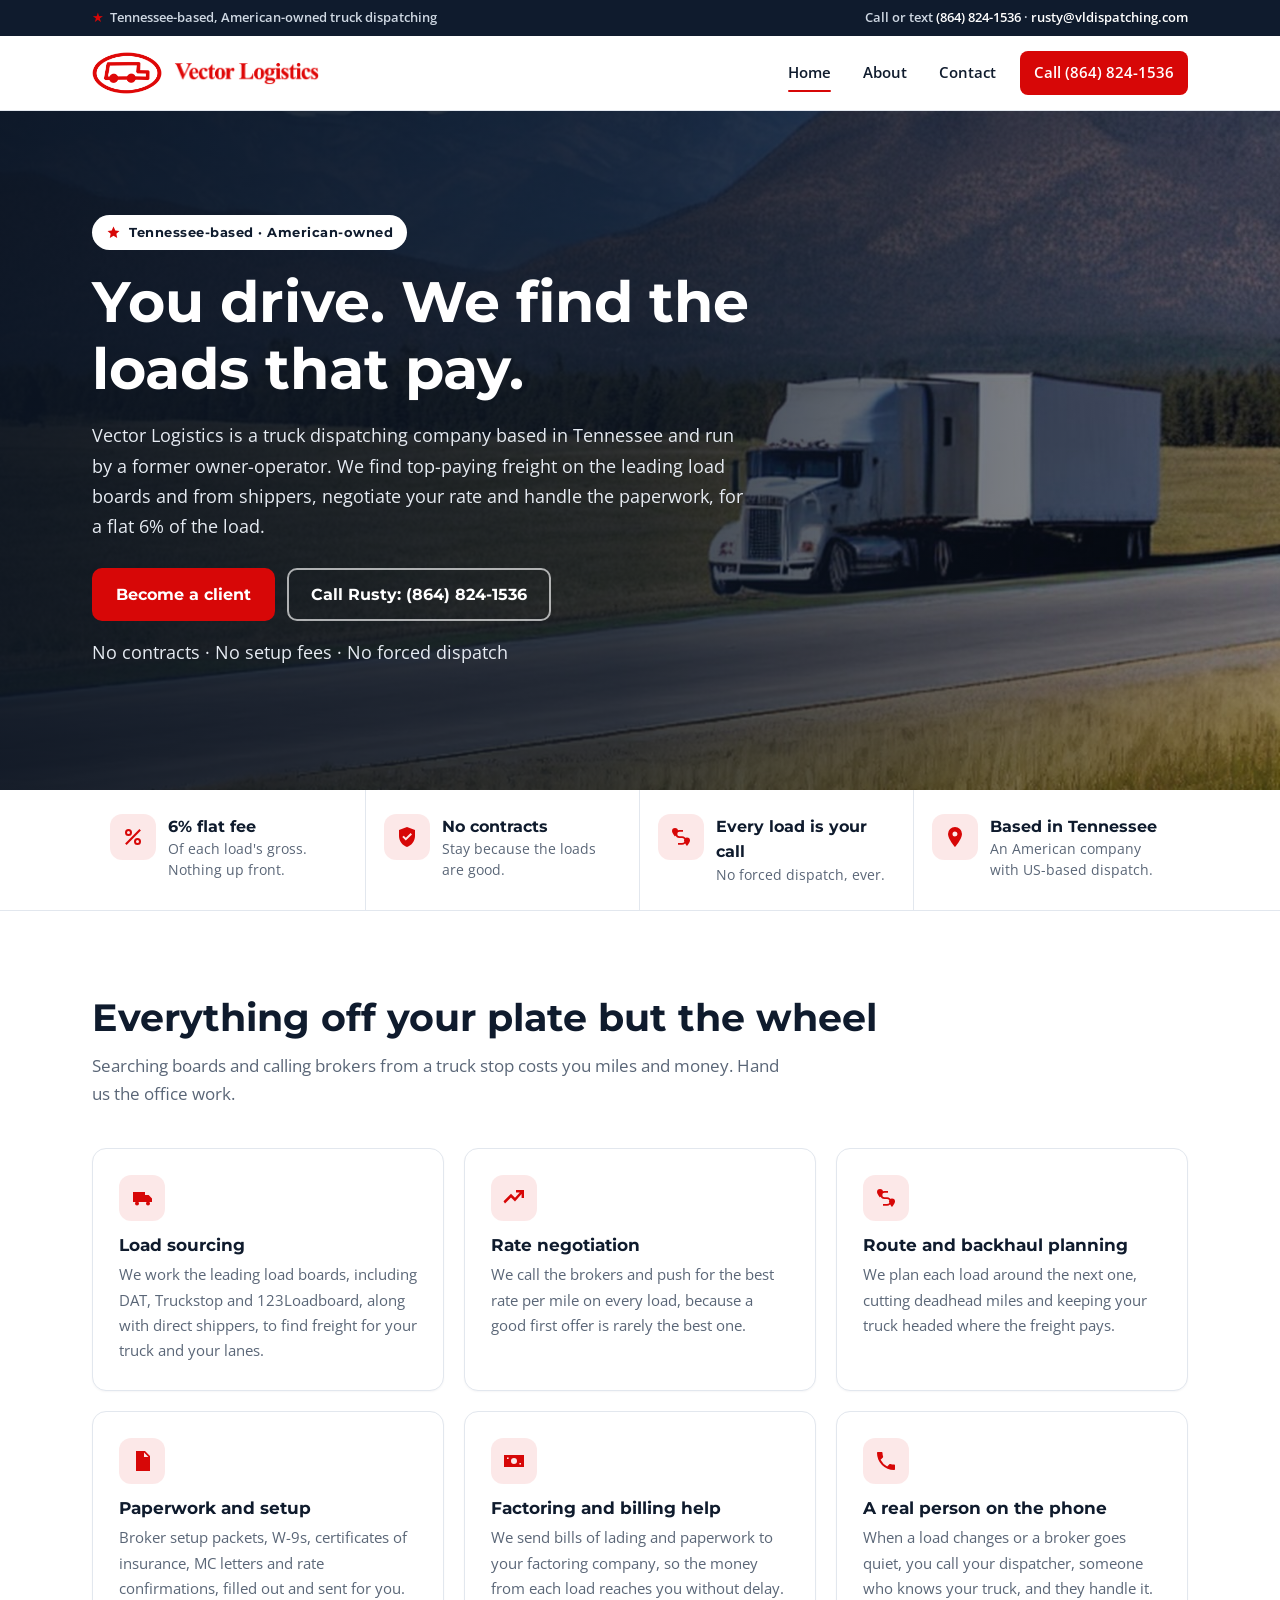
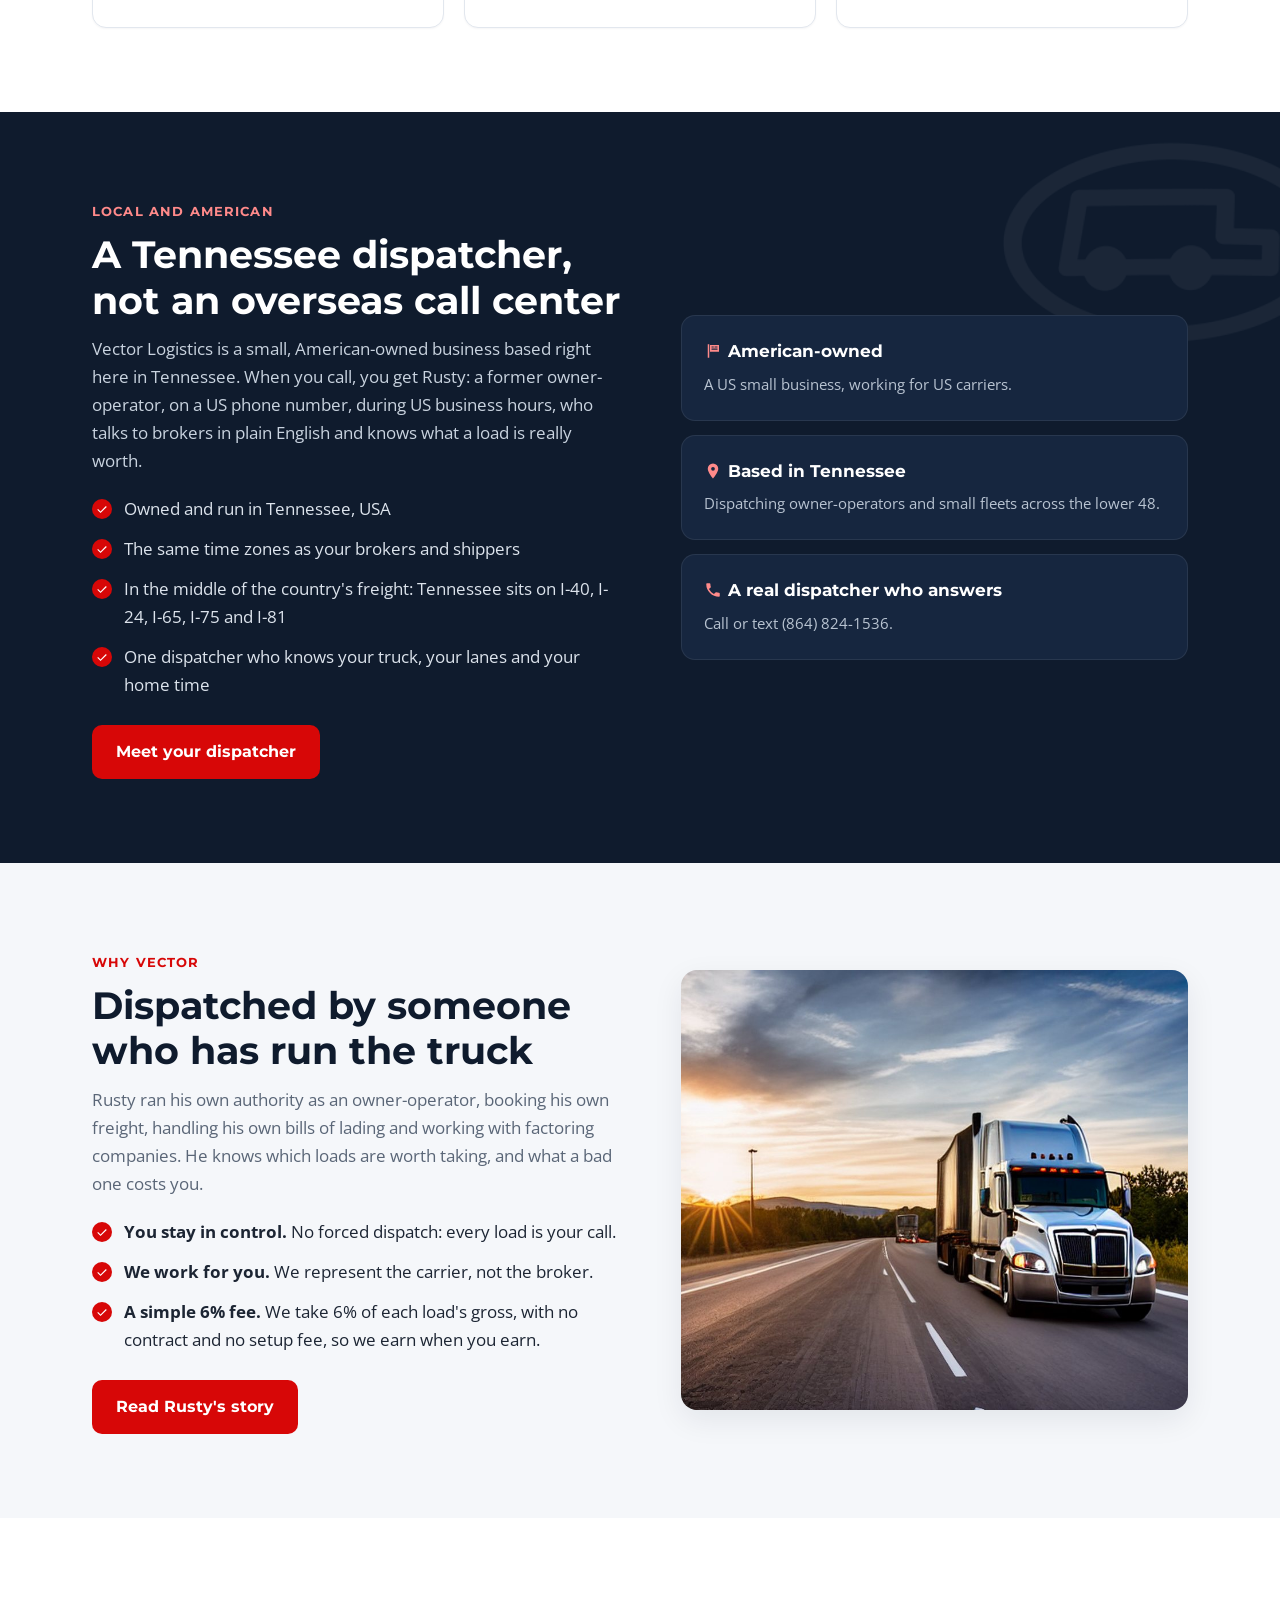
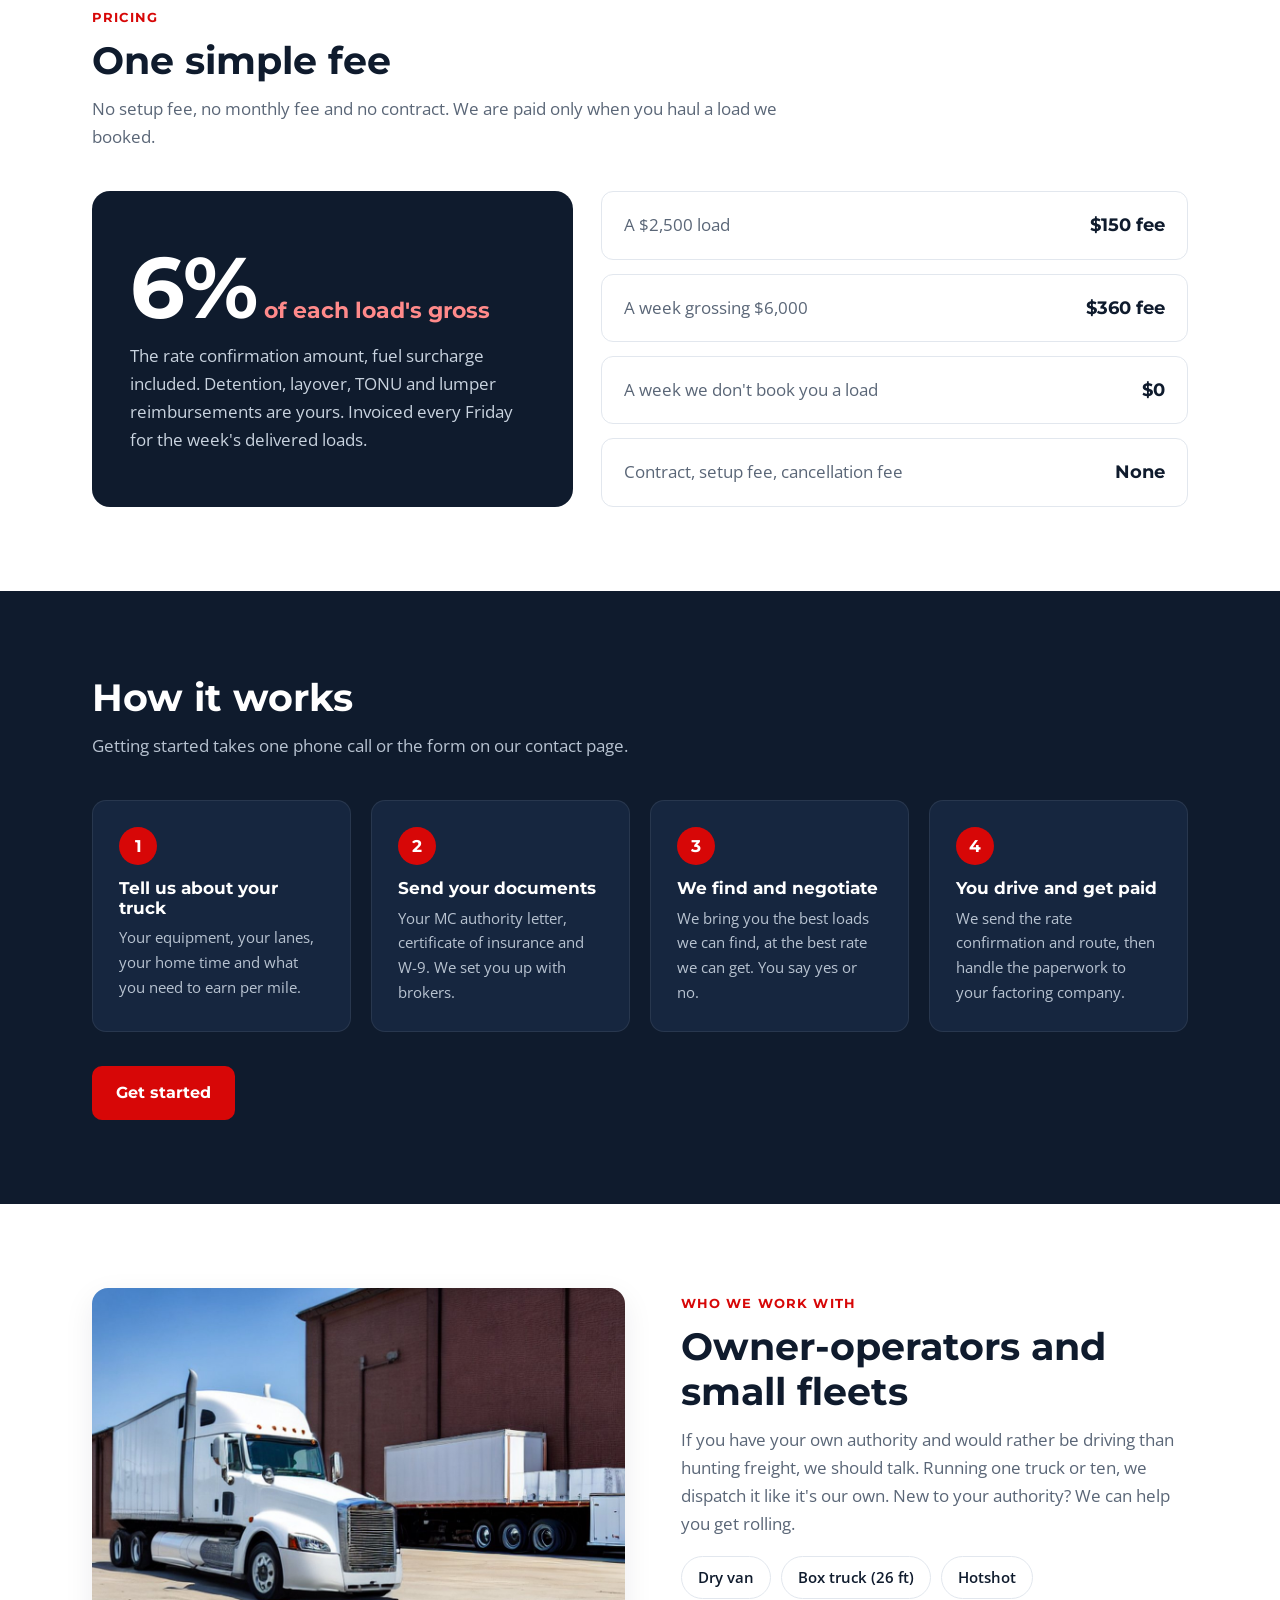
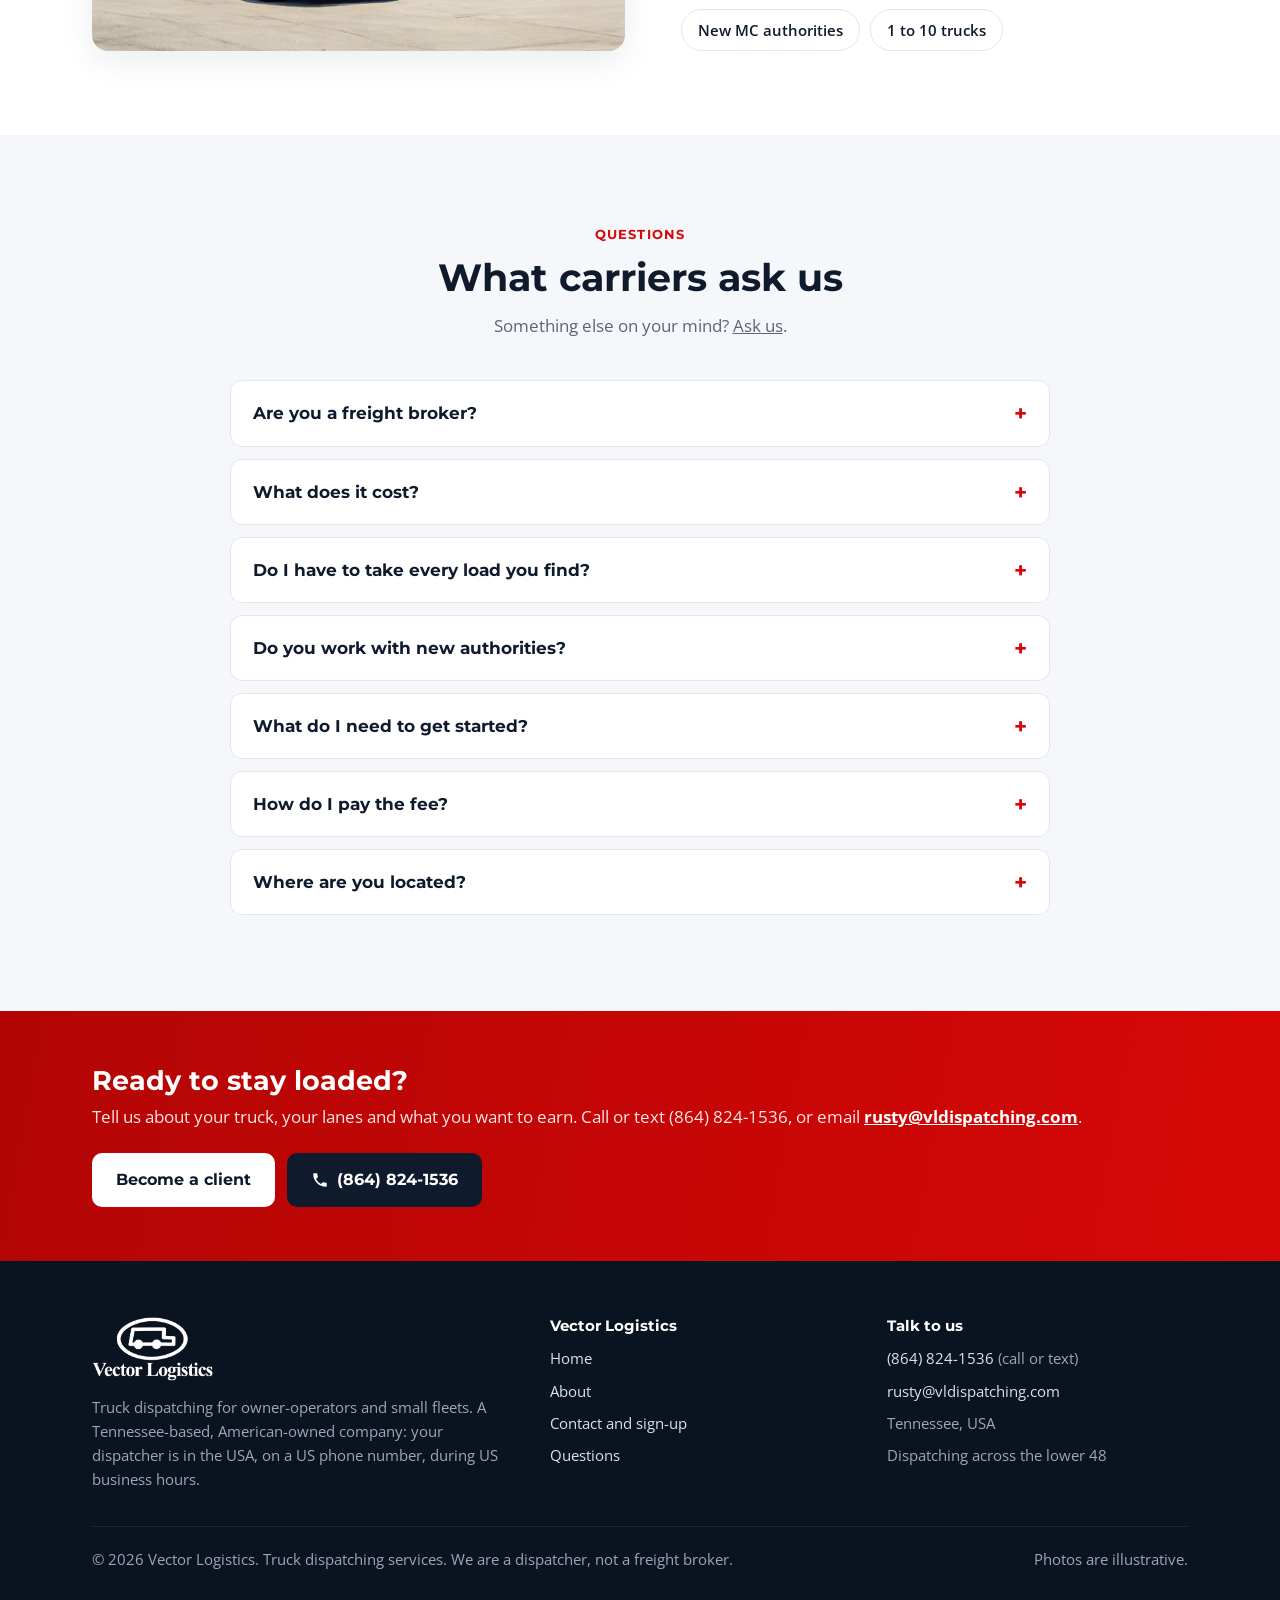
==== commit de4ee32c: "Vector Logistics site 2.0: the real logo, Tennessee and American-owned, a contact form - The Vector " ====
--- a/index.html
+++ b/index.html
@@ -1,33 +1,99 @@
 <!DOCTYPE html>
 <html lang="en"><head><meta charset="UTF-8"><meta name="viewport" content="width=device-width, initial-scale=1.0">
-<title>Vector Logistics | Truck Dispatching for Owner-Operators</title><meta name="description" content="Truck dispatching by a former owner-operator. We find the best-paying loads from the leading load boards and shippers, negotiate your rates and handle the paperwork.">
-<meta property="og:title" content="Vector Logistics | Truck Dispatching for Owner-Operators"><meta property="og:description" content="Truck dispatching by a former owner-operator. We find the best-paying loads from the leading load boards and shippers, negotiate your rates and handle the paperwork."><meta property="og:type" content="website">
-<link rel="icon" type="image/svg+xml" href="images/logo.svg">
+<title>Vector Logistics | Tennessee-Based Truck Dispatching for Owner-Operators</title><meta name="description" content="Tennessee-based, American-owned truck dispatching for owner-operators and small fleets. We find top-paying loads, negotiate your rates and handle the paperwork for 6% of the load. No contracts.">
+<meta name="theme-color" content="#0f1b2d">
+<meta property="og:title" content="Vector Logistics | Tennessee-Based Truck Dispatching for Owner-Operators"><meta property="og:description" content="Tennessee-based, American-owned truck dispatching for owner-operators and small fleets. We find top-paying loads, negotiate your rates and handle the paperwork for 6% of the load. No contracts."><meta property="og:type" content="website">
+<meta property="og:image" content="https://rostyslav296.github.io/vector-logistics/images/og-image.png"><meta name="twitter:card" content="summary_large_image">
+<link rel="icon" type="image/png" href="images/favicon.png"><link rel="apple-touch-icon" href="images/apple-touch-icon.png">
 <link rel="preconnect" href="https://fonts.googleapis.com"><link rel="preconnect" href="https://fonts.gstatic.com" crossorigin>
-<link href="https://fonts.googleapis.com/css2?family=Montserrat:wght@600;700&family=Open+Sans:wght@400;600&display=swap" rel="stylesheet">
-<link rel="stylesheet" href="css/styles.css"></head><body>
-<header class="header"><div class="container"><a href="index.html" class="logo"><img src="images/logo.svg" alt="">Vector Logistics</a>
-<button class="nav-toggle" aria-label="Menu"><span></span><span></span><span></span></button>
-<ul class="nav-links"><li><a href="index.html" class="active">Home</a></li><li><a href="about.html">About</a></li><li><a class="call" href="tel:8648241536">Call (864) 824-1536</a></li></ul></div></header>
+<link href="https://fonts.googleapis.com/css2?family=Montserrat:wght@600;700&family=Open+Sans:wght@400;600;700&display=swap" rel="stylesheet">
+<link rel="stylesheet" href="css/styles.css">
+<script type="application/ld+json">{"@context": "https://schema.org", "@type": "ProfessionalService", "name": "Vector Logistics", "description": "Tennessee-based, American-owned truck dispatching for owner-operators and small fleets. 6% of each load's gross, no contracts.", "telephone": "+1-864-824-1536", "email": "rusty@vldispatching.com", "image": "https://rostyslav296.github.io/vector-logistics/images/logo.png", "address": {"@type": "PostalAddress", "addressRegion": "TN", "addressCountry": "US"}, "areaServed": {"@type": "Country", "name": "United States"}, "priceRange": "6% of load gross"}</script>
+<script type="application/ld+json">{"@context": "https://schema.org", "@type": "FAQPage", "mainEntity": [{"@type": "Question", "name": "Are you a freight broker?", "acceptedAnswer": {"@type": "Answer", "text": "No. A broker works for the shipper; a dispatcher works for you, the carrier. The rate confirmation is always between you and the broker, and we never take money from a broker or a shipper. Our only pay is our fee from you."}}, {"@type": "Question", "name": "What does it cost?", "acceptedAnswer": {"@type": "Answer", "text": "6% of each load's gross: the rate confirmation amount, fuel surcharge included. Detention, layover, TONU and lumper reimbursements are yours. There is no setup fee and no contract, and if we don't book you a load, you pay nothing."}}, {"@type": "Question", "name": "Do I have to take every load you find?", "acceptedAnswer": {"@type": "Answer", "text": "No. There is no forced dispatch. We bring you the load, the rate and the route, and you say yes or no."}}, {"@type": "Question", "name": "Do you work with new authorities?", "acceptedAnswer": {"@type": "Answer", "text": "Yes. The first months on a new MC are when good freight is hardest to find, because many brokers want history you don't have yet. We know which brokers work with new authorities."}}, {"@type": "Question", "name": "What do I need to get started?", "acceptedAnswer": {"@type": "Answer", "text": "Your MC authority letter, certificate of insurance and a W-9, plus your equipment, home base, lanes and the rate per mile you need. We send the broker setup packets for you."}}, {"@type": "Question", "name": "How do I pay the fee?", "acceptedAnswer": {"@type": "Answer", "text": "We invoice every Friday for the loads delivered that week, due in 7 days, by ACH, Zelle or check. If you use a factoring company, it can pay us for you when you set that up."}}, {"@type": "Question", "name": "Where are you located?", "acceptedAnswer": {"@type": "Answer", "text": "Vector Logistics is based in Tennessee and American-owned. We dispatch trucks across the lower 48 states, from your home base and on your lanes."}}]}</script></head><body>
+<a class="skip" href="#main">Skip to the content</a>
+<div class="topbar"><div class="container"><span><span class="star">&#9733;</span>Tennessee-based, American-owned truck dispatching</span><span class="tb-right">Call or text <a href="tel:8648241536">(864) 824-1536</a> &middot; <a href="mailto:rusty@vldispatching.com">rusty@vldispatching.com</a></span></div></div>
+<header class="header"><div class="container">
+<a href="index.html" class="brand" aria-label="Vector Logistics, home"><img class="brand-mark" src="images/logo-mark.png" alt="" width="70" height="42"><img class="brand-word" src="images/logo-wordmark.png" alt="Vector Logistics" width="145" height="23"></a>
+<button class="nav-toggle" aria-label="Menu" aria-expanded="false" aria-controls="nav"><span></span><span></span><span></span></button>
+<nav id="nav" class="nav-links" aria-label="Main"><a href="index.html" class="active" aria-current="page">Home</a><a href="about.html">About</a><a href="contact.html">Contact</a><a class="call" href="tel:8648241536">Call (864) 824-1536</a></nav>
+</div></header>
+<main id="main">
 
-<section class="hero" style="background-image:url('images/hero.jpg')"><div class="container"><div class="hero-copy"><span class="eyebrow">Truck dispatching services</span>
+<section class="hero" style="background-image:url('images/hero.jpg')"><div class="container"><div class="hero-copy">
+<span class="badge"><svg viewBox="0 0 24 24" aria-hidden="true"><path d="M12 2.5l2.9 6.1 6.6.8-4.9 4.6 1.3 6.6L12 17.3l-5.9 3.3 1.3-6.6L2.5 9.4l6.6-.8z"/></svg> Tennessee-based &middot; American-owned</span>
 <h1>You drive. We find the loads that pay.</h1>
-<p>Vector Logistics finds top-paying freight on the leading load boards and from shippers, negotiates your rate and handles the paperwork. Run by a former owner-operator who has done it all from the driver's seat.</p>
-<div class="cta"><a class="btn btn-primary" href="tel:8648241536">Call Rusty: (864) 824-1536</a><a class="btn btn-outline" href="about.html">Meet your dispatcher</a></div></div></div></section>
+<p>Vector Logistics is a truck dispatching company based in Tennessee and run by a former owner-operator. We find top-paying freight on the leading load boards and from shippers, negotiate your rate and handle the paperwork, for a flat 6% of the load.</p>
+<div class="cta"><a class="btn btn-primary" href="contact.html">Become a client</a><a class="btn btn-outline" href="tel:8648241536">Call Rusty: (864) 824-1536</a></div>
+<p class="fine">No contracts &middot; No setup fees &middot; No forced dispatch</p>
+</div></div></section>
+
+<section class="trust" aria-label="Why carriers choose Vector"><div class="container">
+<div class="trust-item"><div class="icon"><svg viewBox="0 0 24 24" aria-hidden="true"><path d="M7.5 4a3.5 3.5 0 1 1 0 7 3.5 3.5 0 0 1 0-7zm0 2a1.5 1.5 0 1 0 0 3 1.5 1.5 0 0 0 0-3zm9 7a3.5 3.5 0 1 1 0 7 3.5 3.5 0 0 1 0-7zm0 2a1.5 1.5 0 1 0 0 3 1.5 1.5 0 0 0 0-3zM18.4 4l1.5 1.5L5.6 19.9 4.1 18.4z"/></svg></div><div><strong>6% flat fee</strong><span>Of each load's gross. Nothing up front.</span></div></div>
+<div class="trust-item"><div class="icon"><svg viewBox="0 0 24 24" aria-hidden="true"><path d="M12 2 4 5v6c0 5 3.4 9.4 8 11 4.6-1.6 8-6 8-11V5zm-1.2 13.6-3.5-3.5 1.4-1.4 2.1 2.1 4.8-4.8 1.4 1.4z"/></svg></div><div><strong>No contracts</strong><span>Stay because the loads are good.</span></div></div>
+<div class="trust-item"><div class="icon"><svg viewBox="0 0 24 24" aria-hidden="true"><path d="M6 3a3 3 0 0 1 3 3c0 2-3 5.5-3 5.5S3 8 3 6a3 3 0 0 1 3-3zM18 12.5a3 3 0 0 1 3 3c0 2-3 5.5-3 5.5s-3-3.5-3-5.5a3 3 0 0 1 3-3zM9 18h4a2.5 2.5 0 0 0 0-5h-2.5a4 4 0 0 1 0-8H14v1.8h-3.5a2.2 2.2 0 0 0 0 4.4H13a4.3 4.3 0 0 1 0 8.6H9z"/></svg></div><div><strong>Every load is your call</strong><span>No forced dispatch, ever.</span></div></div>
+<div class="trust-item"><div class="icon"><svg viewBox="0 0 24 24" aria-hidden="true"><path d="M12 2a7 7 0 0 1 7 7c0 5-7 13-7 13S5 14 5 9a7 7 0 0 1 7-7zm0 4.5a2.5 2.5 0 1 0 0 5 2.5 2.5 0 0 0 0-5z"/></svg></div><div><strong>Based in Tennessee</strong><span>An American company with US-based dispatch.</span></div></div>
+</div></section>
+
 <section class="section"><div class="container"><h2 class="section-title">Everything off your plate but the wheel</h2><p class="section-subtitle">Searching boards and calling brokers from a truck stop costs you miles and money. Hand us the office work.</p>
-<div class="grid g3"><div class="card"><div class="icon"><svg viewBox="0 0 24 24"><path d="M3 6h12v10H3zM15 9h3.6L22 12.6V16h-7zM7 19.5a2 2 0 1 1 0-4 2 2 0 0 1 0 4zM18 19.5a2 2 0 1 1 0-4 2 2 0 0 1 0 4z"/></svg></div><h3>Load sourcing</h3><p>We work the leading load boards, including DAT, Truckstop and 123Loadboard, along with direct shippers, to find freight for your truck and your lanes.</p></div><div class="card"><div class="icon"><svg viewBox="0 0 24 24"><path d="M3 17.5l6-6 4 4 6.6-7.4V12H22V4h-8v2.4h3.8L13 11.8l-4-4-7.5 7.5z"/></svg></div><h3>Rate negotiation</h3><p>We call the brokers and push for the best rate per mile on every load, because a good first offer is rarely the best one.</p></div><div class="card"><div class="icon"><svg viewBox="0 0 24 24"><path d="M6 3a3 3 0 0 1 3 3c0 2-3 5.5-3 5.5S3 8 3 6a3 3 0 0 1 3-3zM18 12.5a3 3 0 0 1 3 3c0 2-3 5.5-3 5.5s-3-3.5-3-5.5a3 3 0 0 1 3-3zM9 18h4a2.5 2.5 0 0 0 0-5h-2.5a4 4 0 0 1 0-8H14v1.8h-3.5a2.2 2.2 0 0 0 0 4.4H13a4.3 4.3 0 0 1 0 8.6H9z"/></svg></div><h3>Route and backhaul planning</h3><p>We plan each load around the next one, cutting deadhead miles and keeping your truck headed where the freight pays.</p></div><div class="card"><div class="icon"><svg viewBox="0 0 24 24"><path d="M6 2h9l5 5v15H6zM14 3.5V8h4.5zM9 12h8v1.6H9zM9 15.5h8v1.6H9z"/></svg></div><h3>Paperwork and setup</h3><p>Broker setup packets, W-9s, certificates of insurance, MC letters and rate confirmations, filled out and sent for you.</p></div><div class="card"><div class="icon"><svg viewBox="0 0 24 24"><path d="M2 6h20v12H2zM12 9a3 3 0 1 0 0 6 3 3 0 0 0 0-6zM5 8.5v1.6h1.6V8.5zM17.4 13.9v1.6H19v-1.6z"/></svg></div><h3>Factoring and billing help</h3><p>We send bills of lading and paperwork to your factoring company, so the money from each load reaches you without delay.</p></div><div class="card"><div class="icon"><svg viewBox="0 0 24 24"><path d="M6.6 10.8a15 15 0 0 0 6.6 6.6l2.2-2.2c.3-.3.7-.4 1-.2 1.1.4 2.3.6 3.6.6.6 0 1 .4 1 1V20c0 .6-.4 1-1 1A17 17 0 0 1 3 4c0-.6.4-1 1-1h3.5c.6 0 1 .4 1 1 0 1.3.2 2.5.6 3.6.1.3 0 .7-.2 1z"/></svg></div><h3>A real person on the phone</h3><p>When a load changes or a broker goes quiet, you call your dispatcher, someone who knows your truck, and they handle it.</p></div></div></div></section>
+<div class="grid g3">
+<div class="card"><div class="icon"><svg viewBox="0 0 24 24" aria-hidden="true"><path d="M3 6h12v10H3zM15 9h3.6L22 12.6V16h-7zM7 19.5a2 2 0 1 1 0-4 2 2 0 0 1 0 4zM18 19.5a2 2 0 1 1 0-4 2 2 0 0 1 0 4z"/></svg></div><h3>Load sourcing</h3><p>We work the leading load boards, including DAT, Truckstop and 123Loadboard, along with direct shippers, to find freight for your truck and your lanes.</p></div>
+<div class="card"><div class="icon"><svg viewBox="0 0 24 24" aria-hidden="true"><path d="M3 17.5l6-6 4 4 6.6-7.4V12H22V4h-8v2.4h3.8L13 11.8l-4-4-7.5 7.5z"/></svg></div><h3>Rate negotiation</h3><p>We call the brokers and push for the best rate per mile on every load, because a good first offer is rarely the best one.</p></div>
+<div class="card"><div class="icon"><svg viewBox="0 0 24 24" aria-hidden="true"><path d="M6 3a3 3 0 0 1 3 3c0 2-3 5.5-3 5.5S3 8 3 6a3 3 0 0 1 3-3zM18 12.5a3 3 0 0 1 3 3c0 2-3 5.5-3 5.5s-3-3.5-3-5.5a3 3 0 0 1 3-3zM9 18h4a2.5 2.5 0 0 0 0-5h-2.5a4 4 0 0 1 0-8H14v1.8h-3.5a2.2 2.2 0 0 0 0 4.4H13a4.3 4.3 0 0 1 0 8.6H9z"/></svg></div><h3>Route and backhaul planning</h3><p>We plan each load around the next one, cutting deadhead miles and keeping your truck headed where the freight pays.</p></div>
+<div class="card"><div class="icon"><svg viewBox="0 0 24 24" aria-hidden="true"><path d="M6 2h9l5 5v15H6zM14 3.5V8h4.5zM9 12h8v1.6H9zM9 15.5h8v1.6H9z"/></svg></div><h3>Paperwork and setup</h3><p>Broker setup packets, W-9s, certificates of insurance, MC letters and rate confirmations, filled out and sent for you.</p></div>
+<div class="card"><div class="icon"><svg viewBox="0 0 24 24" aria-hidden="true"><path d="M2 6h20v12H2zM12 9a3 3 0 1 0 0 6 3 3 0 0 0 0-6zM5 8.5v1.6h1.6V8.5zM17.4 13.9v1.6H19v-1.6z"/></svg></div><h3>Factoring and billing help</h3><p>We send bills of lading and paperwork to your factoring company, so the money from each load reaches you without delay.</p></div>
+<div class="card"><div class="icon"><svg viewBox="0 0 24 24" aria-hidden="true"><path d="M6.6 10.8a15 15 0 0 0 6.6 6.6l2.2-2.2c.3-.3.7-.4 1-.2 1.1.4 2.3.6 3.6.6.6 0 1 .4 1 1V20c0 .6-.4 1-1 1A17 17 0 0 1 3 4c0-.6.4-1 1-1h3.5c.6 0 1 .4 1 1 0 1.3.2 2.5.6 3.6.1.3 0 .7-.2 1z"/></svg></div><h3>A real person on the phone</h3><p>When a load changes or a broker goes quiet, you call your dispatcher, someone who knows your truck, and they handle it.</p></div>
+</div></div></section>
+
+<section class="section dark local"><div class="container split">
+<div><span class="eyebrow">Local and American</span><h2 class="section-title">A Tennessee dispatcher, not an overseas call center</h2>
+<p style="color:#c9d3df">Vector Logistics is a small, American-owned business based right here in Tennessee. When you call, you get Rusty: a former owner-operator, on a US phone number, during US business hours, who talks to brokers in plain English and knows what a load is really worth.</p>
+<ul class="checks"><li>Owned and run in Tennessee, USA</li><li>The same time zones as your brokers and shippers</li><li>In the middle of the country's freight: Tennessee sits on I-40, I-24, I-65, I-75 and I-81</li><li>One dispatcher who knows your truck, your lanes and your home time</li></ul>
+<a class="btn btn-primary" href="about.html">Meet your dispatcher</a></div>
+<div class="grid" style="gap:14px">
+<div class="stat"><strong><svg width="18" height="18" fill="#ff8a8a" style="vertical-align:-3px;margin-right:6px" viewBox="0 0 24 24" aria-hidden="true"><path d="M5 3h2v18H5zM8 4h12v9H8zm2 2v1.4h3V6zm0 2.8v1.4h8V8.8zM14 6v1.4h4V6z"/></svg>American-owned</strong><span>A US small business, working for US carriers.</span></div>
+<div class="stat"><strong><svg width="18" height="18" fill="#ff8a8a" style="vertical-align:-3px;margin-right:6px" viewBox="0 0 24 24" aria-hidden="true"><path d="M12 2a7 7 0 0 1 7 7c0 5-7 13-7 13S5 14 5 9a7 7 0 0 1 7-7zm0 4.5a2.5 2.5 0 1 0 0 5 2.5 2.5 0 0 0 0-5z"/></svg>Based in Tennessee</strong><span>Dispatching owner-operators and small fleets across the lower 48.</span></div>
+<div class="stat"><strong><svg width="18" height="18" fill="#ff8a8a" style="vertical-align:-3px;margin-right:6px" viewBox="0 0 24 24" aria-hidden="true"><path d="M6.6 10.8a15 15 0 0 0 6.6 6.6l2.2-2.2c.3-.3.7-.4 1-.2 1.1.4 2.3.6 3.6.6.6 0 1 .4 1 1V20c0 .6-.4 1-1 1A17 17 0 0 1 3 4c0-.6.4-1 1-1h3.5c.6 0 1 .4 1 1 0 1.3.2 2.5.6 3.6.1.3 0 .7-.2 1z"/></svg>A real dispatcher who answers</strong><span>Call or text (864) 824-1536.</span></div>
+</div>
+</div></section>
+
 <section class="section alt"><div class="container split"><div><span class="eyebrow">Why Vector</span><h2 class="section-title">Dispatched by someone who has run the truck</h2>
 <p>Rusty ran his own authority as an owner-operator, booking his own freight, handling his own bills of lading and working with factoring companies. He knows which loads are worth taking, and what a bad one costs you.</p>
 <ul class="checks"><li><strong>You stay in control.</strong> No forced dispatch: every load is your call.</li><li><strong>We work for you.</strong> We represent the carrier, not the broker.</li><li><strong>A simple 6% fee.</strong> We take 6% of each load's gross, with no contract and no setup fee, so we earn when you earn.</li></ul>
-<a class="btn btn-primary" href="about.html">Read Rusty's story</a></div><img src="images/highway.jpg" alt="A semi truck on the highway at sunrise" loading="lazy"></div></section>
-<section class="section dark"><div class="container"><h2 class="section-title">How it works</h2><p class="section-subtitle">Getting started takes one phone call.</p><div class="steps">
+<a class="btn btn-primary" href="about.html">Read Rusty's story</a></div><img src="images/highway.jpg" alt="A semi truck on the highway at sunrise" loading="lazy" width="900" height="600"></div></section>
+
+<section class="section" id="pricing"><div class="container"><span class="eyebrow">Pricing</span><h2 class="section-title">One simple fee</h2><p class="section-subtitle">No setup fee, no monthly fee and no contract. We are paid only when you haul a load we booked.</p>
+<div class="price">
+<div class="price-big"><div class="pct">6%<small>of each load's gross</small></div><p>The rate confirmation amount, fuel surcharge included. Detention, layover, TONU and lumper reimbursements are yours. Invoiced every Friday for the week's delivered loads.</p></div>
+<div class="examples">
+<div class="example"><span>A $2,500 load</span><strong>$150 fee</strong></div>
+<div class="example"><span>A week grossing $6,000</span><strong>$360 fee</strong></div>
+<div class="example"><span>A week we don't book you a load</span><strong>$0</strong></div>
+<div class="example"><span>Contract, setup fee, cancellation fee</span><strong>None</strong></div>
+</div></div></div></section>
+
+<section class="section dark"><div class="container"><h2 class="section-title">How it works</h2><p class="section-subtitle">Getting started takes one phone call or the form on our contact page.</p><div class="steps">
 <div class="step"><h3>Tell us about your truck</h3><p>Your equipment, your lanes, your home time and what you need to earn per mile.</p></div>
 <div class="step"><h3>Send your documents</h3><p>Your MC authority letter, certificate of insurance and W-9. We set you up with brokers.</p></div>
 <div class="step"><h3>We find and negotiate</h3><p>We bring you the best loads we can find, at the best rate we can get. You say yes or no.</p></div>
-<div class="step"><h3>You drive and get paid</h3><p>We send the rate confirmation and route, then handle the paperwork to your factoring company.</p></div></div></div></section>
-<section class="section"><div class="container split"><img src="images/loading-dock.jpg" alt="A semi truck at a loading dock" loading="lazy"><div><span class="eyebrow">Who we work with</span><h2 class="section-title">Owner-operators and small fleets</h2>
-<p>If you have your own authority and would rather be driving than hunting freight, we should talk. New to your authority? We can help you get rolling.</p>
-<div class="pills" style="margin-top:18px"><span class="pill">Dry van</span><span class="pill">Box truck (26 ft)</span><span class="pill">Hotshot</span></div></div></div></section>
-<section class="band"><div class="container"><div><h2>Ready to stay loaded?</h2><p>Talk to Rusty about your truck, your lanes and what you want to earn, or email <a href="mailto:rusty@vldispatching.com">rusty@vldispatching.com</a>.</p></div><a class="btn" href="tel:8648241536">Call or text (864) 824-1536</a></div></section>
-<footer class="footer"><div class="container"><span>&copy; <span id="y"></span> Vector Logistics. Truck dispatching services. Images are illustrative.</span><span><a href="tel:8648241536">(864) 824-1536</a> &middot; <a href="mailto:rusty@vldispatching.com">rusty@vldispatching.com</a></span></div></footer>
-<script src="js/main.js"></script></body></html>
+<div class="step"><h3>You drive and get paid</h3><p>We send the rate confirmation and route, then handle the paperwork to your factoring company.</p></div></div>
+<div class="cta" style="margin-top:34px"><a class="btn btn-primary" href="contact.html">Get started</a></div></div></section>
+
+<section class="section"><div class="container split"><img src="images/loading-dock.jpg" alt="A semi truck at a loading dock" loading="lazy" width="900" height="600"><div><span class="eyebrow">Who we work with</span><h2 class="section-title">Owner-operators and small fleets</h2>
+<p>If you have your own authority and would rather be driving than hunting freight, we should talk. Running one truck or ten, we dispatch it like it's our own. New to your authority? We can help you get rolling.</p>
+<div class="pills" style="margin-top:18px"><span class="pill">Dry van</span><span class="pill">Box truck (26 ft)</span><span class="pill">Hotshot</span><span class="pill">New MC authorities</span><span class="pill">1 to 10 trucks</span></div></div></div></section>
+
+<section class="section alt" id="faq"><div class="container"><div class="center"><span class="eyebrow">Questions</span><h2 class="section-title">What carriers ask us</h2><p class="section-subtitle">Something else on your mind? <a href="contact.html">Ask us</a>.</p></div>
+<div class="faq"><details><summary>Are you a freight broker?</summary><p>No. A broker works for the shipper; a dispatcher works for you, the carrier. The rate confirmation is always between you and the broker, and we never take money from a broker or a shipper. Our only pay is our fee from you.</p></details><details><summary>What does it cost?</summary><p>6% of each load's gross: the rate confirmation amount, fuel surcharge included. Detention, layover, TONU and lumper reimbursements are yours. There is no setup fee and no contract, and if we don't book you a load, you pay nothing.</p></details><details><summary>Do I have to take every load you find?</summary><p>No. There is no forced dispatch. We bring you the load, the rate and the route, and you say yes or no.</p></details><details><summary>Do you work with new authorities?</summary><p>Yes. The first months on a new MC are when good freight is hardest to find, because many brokers want history you don't have yet. We know which brokers work with new authorities.</p></details><details><summary>What do I need to get started?</summary><p>Your MC authority letter, certificate of insurance and a W-9, plus your equipment, home base, lanes and the rate per mile you need. We send the broker setup packets for you.</p></details><details><summary>How do I pay the fee?</summary><p>We invoice every Friday for the loads delivered that week, due in 7 days, by ACH, Zelle or check. If you use a factoring company, it can pay us for you when you set that up.</p></details><details><summary>Where are you located?</summary><p>Vector Logistics is based in Tennessee and American-owned. We dispatch trucks across the lower 48 states, from your home base and on your lanes.</p></details></div></div></section>
+<section class="band"><div class="container"><div><h2>Ready to stay loaded?</h2><p>Tell us about your truck, your lanes and what you want to earn. Call or text (864) 824-1536, or email <a href="mailto:rusty@vldispatching.com">rusty@vldispatching.com</a>.</p></div>
+<div class="cta"><a class="btn btn-light" href="contact.html">Become a client</a><a class="btn btn-navy" href="tel:8648241536"><svg width="18" height="18" fill="currentColor" viewBox="0 0 24 24" aria-hidden="true"><path d="M6.6 10.8a15 15 0 0 0 6.6 6.6l2.2-2.2c.3-.3.7-.4 1-.2 1.1.4 2.3.6 3.6.6.6 0 1 .4 1 1V20c0 .6-.4 1-1 1A17 17 0 0 1 3 4c0-.6.4-1 1-1h3.5c.6 0 1 .4 1 1 0 1.3.2 2.5.6 3.6.1.3 0 .7-.2 1z"/></svg> (864) 824-1536</a></div></div></section>
+</main>
+<footer class="footer"><div class="container">
+<div class="footer-grid">
+<div><img class="footer-logo" src="images/logo-white.png" alt="Vector Logistics" width="121" height="64"><p>Truck dispatching for owner-operators and small fleets. A Tennessee-based, American-owned company: your dispatcher is in the USA, on a US phone number, during US business hours.</p></div>
+<div><h4>Vector Logistics</h4><ul><li><a href="index.html">Home</a></li><li><a href="about.html">About</a></li><li><a href="contact.html">Contact and sign-up</a></li><li><a href="index.html#faq">Questions</a></li></ul></div>
+<div><h4>Talk to us</h4><ul><li><a href="tel:8648241536">(864) 824-1536</a> (call or text)</li><li><a href="mailto:rusty@vldispatching.com">rusty@vldispatching.com</a></li><li>Tennessee, USA</li><li>Dispatching across the lower 48</li></ul></div>
+</div>
+<div class="footer-bottom"><span>&copy; <span id="y">2026</span> Vector Logistics. Truck dispatching services. We are a dispatcher, not a freight broker.</span><span>Photos are illustrative.</span></div>
+</div></footer>
+<script src="js/main.js"></script>
+</body></html>
--- a/css/styles.css
+++ b/css/styles.css
@@ -1,46 +1,221 @@
-:root{--navy:#0f1b2d;--navy2:#15233a;--steel:#2b3b52;--amber:#f5a623;--amber2:#d98a0b;--ink:#1c2533;--muted:#5b6778;--line:#e3e8ee;--bg:#f6f8fa;--white:#fff}
-*{box-sizing:border-box;margin:0;padding:0}html{scroll-behavior:smooth}
-body{font-family:'Open Sans',system-ui,-apple-system,sans-serif;color:var(--ink);background:var(--white);line-height:1.65;font-size:17px}
-h1,h2,h3{font-family:'Montserrat',system-ui,sans-serif;line-height:1.18;color:var(--navy)}
-img{max-width:100%;display:block}a{color:inherit}
-.container{max-width:1120px;margin:0 auto;padding:0 20px}
-.header{position:sticky;top:0;z-index:20;background:rgba(15,27,45,.97);backdrop-filter:blur(8px)}
-.header .container{display:flex;align-items:center;justify-content:space-between;min-height:68px;gap:16px}
-.logo{display:flex;align-items:center;gap:11px;text-decoration:none;color:#fff;font-family:'Montserrat',sans-serif;font-weight:700;font-size:1.12rem;white-space:nowrap}
-.logo img{width:46px;height:auto}
-.nav-links{display:flex;list-style:none;gap:6px;align-items:center}
-.nav-links a{text-decoration:none;color:#d9e0ea;padding:8px 13px;border-radius:7px;font-weight:600;font-size:.94rem}
-.nav-links a:hover,.nav-links a.active{color:#fff;background:rgba(255,255,255,.1)}
-.nav-links a.call{background:var(--amber);color:var(--navy)}.nav-links a.call:hover{background:#ffb739;color:var(--navy)}
-.nav-toggle{display:none;background:none;border:0;padding:8px;cursor:pointer}.nav-toggle span{display:block;width:24px;height:2px;margin:5px 0;background:#fff}
-.hero{position:relative;background:var(--navy) center/cover no-repeat;color:#fff;padding:112px 0 104px}
-.hero::before{content:"";position:absolute;inset:0;background:linear-gradient(95deg,rgba(11,20,34,.93) 0%,rgba(11,20,34,.76) 52%,rgba(11,20,34,.32) 100%)}
-.hero .container{position:relative}.hero-copy{max-width:640px}
-.hero h1{color:#fff;font-size:clamp(2.2rem,5.2vw,3.5rem);margin-bottom:18px}
-.hero p{font-size:1.17rem;color:#e6ebf2;margin-bottom:28px}
-.eyebrow{display:inline-block;font-family:'Montserrat',sans-serif;font-weight:700;font-size:.8rem;letter-spacing:.09em;text-transform:uppercase;color:var(--amber);margin-bottom:12px}
+/* Vector Logistics: red, white and navy, from the logo. */
+:root{
+  --red:#d70707;--red2:#b30505;--red-soft:rgba(215,7,7,.09);
+  --navy:#0f1b2d;--navy2:#16263f;--steel:#2b3b52;
+  --ink:#1c2533;--muted:#5a6677;--line:#e2e7ee;--bg:#f5f7fa;--white:#fff;
+  --radius:14px;--shadow:0 10px 30px rgba(15,27,45,.08);
+}
+*{box-sizing:border-box;margin:0;padding:0}
+html{scroll-behavior:smooth}
+body{font-family:'Open Sans',system-ui,-apple-system,sans-serif;color:var(--ink);background:var(--white);line-height:1.65;font-size:17px;-webkit-font-smoothing:antialiased}
+h1,h2,h3,h4{font-family:'Montserrat',system-ui,sans-serif;line-height:1.18;color:var(--navy)}
+img{max-width:100%;display:block}
+a{color:inherit}
+:focus-visible{outline:3px solid var(--red);outline-offset:2px}
+.container{max-width:1140px;margin:0 auto;padding:0 22px}
+.skip{position:absolute;left:-999px;top:0;background:var(--navy);color:#fff;padding:10px 16px;z-index:50}
+.skip:focus{left:10px}
+
+/* top bar + header */
+.topbar{background:var(--navy);color:#cfd8e3;font-size:.82rem;font-weight:600}
+.topbar .container{display:flex;justify-content:space-between;align-items:center;gap:12px;min-height:36px;flex-wrap:wrap}
+.topbar a{text-decoration:none;color:#fff}
+.star{color:var(--red);margin-right:6px}
+.header{position:sticky;top:0;z-index:20;background:rgba(255,255,255,.97);backdrop-filter:blur(8px);border-bottom:1px solid var(--line)}
+.header .container{display:flex;align-items:center;justify-content:space-between;min-height:74px;gap:16px}
+.brand{display:flex;align-items:center;gap:12px;text-decoration:none}
+.brand-mark{height:42px;width:auto}
+.brand-word{height:23px;width:auto}
+.nav-links{display:flex;gap:4px;align-items:center}
+.nav-links a{text-decoration:none;color:var(--navy);padding:9px 14px;border-radius:8px;font-weight:600;font-size:.95rem;position:relative}
+.nav-links a:hover{background:var(--bg)}
+.nav-links a.active::after{content:"";position:absolute;left:14px;right:14px;bottom:3px;height:2px;background:var(--red);border-radius:2px}
+.nav-links a.call{background:var(--red);color:#fff;margin-left:6px}
+.nav-links a.call:hover{background:var(--red2)}
+.nav-toggle{display:none;background:none;border:0;padding:8px;cursor:pointer}
+.nav-toggle span{display:block;width:24px;height:2px;margin:5px 0;background:var(--navy);transition:.2s}
+
+/* hero */
+.hero{position:relative;background:var(--navy) center/cover no-repeat;color:#fff;padding:104px 0 96px}
+.hero::before{content:"";position:absolute;inset:0;background:linear-gradient(95deg,rgba(11,20,34,.94) 0%,rgba(11,20,34,.8) 50%,rgba(11,20,34,.35) 100%)}
+.hero .container{position:relative}
+.hero-copy{max-width:660px}
+.hero h1{color:#fff;font-size:clamp(2.2rem,5.2vw,3.55rem);margin-bottom:18px}
+.hero p{font-size:1.15rem;color:#e6ebf2;margin-bottom:26px}
+.hero.small{padding:72px 0 64px}
+.hero.small h1{font-size:clamp(2rem,4.4vw,2.9rem)}
+.badge{display:inline-flex;align-items:center;gap:8px;background:#fff;color:var(--navy);font-family:'Montserrat',sans-serif;font-weight:700;font-size:.8rem;letter-spacing:.04em;padding:7px 14px;border-radius:999px;margin-bottom:18px}
+.badge svg{width:15px;height:15px;fill:var(--red)}
+.fine{font-size:.9rem;color:#c3cdd9;margin-top:16px}
+.eyebrow{display:inline-block;font-family:'Montserrat',sans-serif;font-weight:700;font-size:.8rem;letter-spacing:.09em;text-transform:uppercase;color:var(--red);margin-bottom:10px}
+.dark .eyebrow,.hero .eyebrow{color:#ff8a8a}
 .cta{display:flex;flex-wrap:wrap;gap:12px}
-.btn{display:inline-block;text-decoration:none;font-family:'Montserrat',sans-serif;font-weight:700;font-size:.97rem;padding:14px 25px;border-radius:9px;transition:.15s}
-.btn-primary{background:var(--amber);color:var(--navy)}.btn-primary:hover{background:#ffb739;transform:translateY(-1px)}
-.btn-outline{border:2px solid rgba(255,255,255,.6);color:#fff}.btn-outline:hover{background:rgba(255,255,255,.12)}
-.section{padding:78px 0}.section.alt{background:var(--bg)}.section.dark{background:var(--navy);color:#dce3ec}.section.dark h2,.section.dark h3{color:#fff}
-.section-title{font-size:clamp(1.7rem,3.4vw,2.35rem);margin-bottom:10px}
-.section-subtitle{color:var(--muted);max-width:680px;margin-bottom:38px}.dark .section-subtitle{color:#b8c3d1}
-.grid{display:grid;gap:20px}.g3{grid-template-columns:repeat(3,1fr)}.g2{grid-template-columns:repeat(2,1fr)}.g4{grid-template-columns:repeat(4,1fr)}
-.card{background:#fff;border:1px solid var(--line);border-radius:13px;padding:25px;box-shadow:0 1px 2px rgba(15,27,45,.04)}
-.card h3{font-size:1.09rem;margin:12px 0 7px}.card p{color:var(--muted);font-size:.96rem}
-.icon{width:44px;height:44px;border-radius:11px;background:rgba(245,166,35,.15);display:flex;align-items:center;justify-content:center}.icon svg{width:24px;height:24px;fill:var(--amber2)}
-.split{display:grid;grid-template-columns:1.05fr 1fr;gap:46px;align-items:center}
-.split img{border-radius:15px;box-shadow:0 14px 34px rgba(15,27,45,.2);aspect-ratio:4/3;object-fit:cover;width:100%;background:var(--steel)}
-.steps{counter-reset:s;display:grid;gap:18px;grid-template-columns:repeat(4,1fr)}
-.step{counter-increment:s;background:var(--navy2);border:1px solid var(--steel);border-radius:13px;padding:23px}
-.step::before{content:counter(s);display:flex;width:34px;height:34px;align-items:center;justify-content:center;border-radius:50%;background:var(--amber);color:var(--navy);font-family:'Montserrat',sans-serif;font-weight:700;margin-bottom:12px}
-.step h3{font-size:1.02rem;margin-bottom:6px}.step p{font-size:.93rem;color:#b8c3d1}
-.checks{list-style:none;margin:14px 0 22px}.checks li{padding:6px 0 6px 31px;position:relative}
-.checks li::before{content:"";position:absolute;left:0;top:11px;width:19px;height:19px;border-radius:50%;background:var(--amber) url("data:image/svg+xml,%3Csvg xmlns='http://www.w3.org/2000/svg' viewBox='0 0 24 24'%3E%3Cpath fill='%230f1b2d' d='M9.5 16.6 5.4 12.5l-1.4 1.4 5.5 5.5L20 8.9l-1.4-1.4z'/%3E%3C/svg%3E") center/14px no-repeat}
-.pills{display:flex;flex-wrap:wrap;gap:9px}.pill{background:#fff;border:1px solid var(--line);border-radius:999px;padding:8px 15px;font-weight:600;font-size:.91rem;color:var(--navy2)}
-.page-hero{background:var(--navy);padding:64px 0;color:#fff}.page-hero h1{color:#fff;font-size:clamp(2rem,4.4vw,2.9rem);margin-bottom:9px}.page-hero p{color:#cfd7e2;max-width:680px}
-.band{background:linear-gradient(100deg,var(--amber),#ffc55c);padding:50px 0}.band .container{display:flex;flex-wrap:wrap;gap:20px;align-items:center;justify-content:space-between}.band h2{font-size:1.65rem}.band p{color:#2a2212}.band .btn{background:var(--navy);color:#fff}.band p a{color:var(--navy);font-weight:700}
-.footer{background:#0a1320;color:#9ba8b8;padding:34px 0;font-size:.9rem}.footer .container{display:flex;flex-wrap:wrap;gap:14px;justify-content:space-between;align-items:center}.footer a{color:#dbe2ea;text-decoration:none}
-@media(max-width:920px){.g3,.g4,.steps{grid-template-columns:repeat(2,1fr)}.split{grid-template-columns:1fr;gap:26px}}
-@media(max-width:680px){.nav-toggle{display:block}.nav-links{display:none;position:absolute;left:0;right:0;top:68px;background:var(--navy);flex-direction:column;align-items:stretch;padding:10px 20px 18px}.nav-links.open{display:flex}.g3,.g2,.g4,.steps{grid-template-columns:1fr}.hero{padding:76px 0}.section{padding:56px 0}}
+.btn{display:inline-flex;align-items:center;gap:8px;text-decoration:none;font-family:'Montserrat',sans-serif;font-weight:700;font-size:.97rem;padding:14px 24px;border-radius:10px;transition:.15s;border:0;cursor:pointer}
+.btn-primary{background:var(--red);color:#fff}
+.btn-primary:hover{background:var(--red2);transform:translateY(-1px)}
+.btn-outline{border:2px solid rgba(255,255,255,.65);color:#fff;padding:12px 22px}
+.btn-outline:hover{background:rgba(255,255,255,.12)}
+.btn-navy{background:var(--navy);color:#fff}
+.btn-navy:hover{background:var(--steel)}
+.btn-light{background:#fff;color:var(--navy)}
+.btn-light:hover{background:#eef2f6}
+
+/* trust strip */
+.trust{background:#fff;border-bottom:1px solid var(--line)}
+.trust .container{display:grid;grid-template-columns:repeat(4,1fr);gap:0}
+.trust-item{display:flex;gap:12px;align-items:flex-start;padding:24px 18px;border-right:1px solid var(--line)}
+.trust-item:last-child{border-right:0}
+.trust-item strong{display:block;font-family:'Montserrat',sans-serif;color:var(--navy);font-size:.98rem}
+.trust-item span{color:var(--muted);font-size:.88rem;line-height:1.45;display:block}
+
+/* sections */
+.section{padding:84px 0}
+.section.alt{background:var(--bg)}
+.section.dark{background:var(--navy);color:#dce3ec}
+.section.dark h2,.section.dark h3{color:#fff}
+.section-title{font-size:clamp(1.75rem,3.4vw,2.4rem);margin-bottom:12px}
+.section-subtitle{color:var(--muted);max-width:690px;margin-bottom:40px}
+.dark .section-subtitle{color:#b8c3d1}
+.center{text-align:center}.center .section-subtitle{margin-left:auto;margin-right:auto}
+.grid{display:grid;gap:20px}
+.g3{grid-template-columns:repeat(3,1fr)}.g2{grid-template-columns:repeat(2,1fr)}.g4{grid-template-columns:repeat(4,1fr)}
+.card{background:#fff;border:1px solid var(--line);border-radius:var(--radius);padding:26px;box-shadow:0 1px 2px rgba(15,27,45,.04);transition:.18s}
+.card:hover{box-shadow:var(--shadow);transform:translateY(-2px)}
+.card h3{font-size:1.08rem;margin:14px 0 7px}
+.card p{color:var(--muted);font-size:.96rem}
+.icon{width:46px;height:46px;border-radius:12px;background:var(--red-soft);display:flex;align-items:center;justify-content:center;flex:none}
+.icon svg{width:24px;height:24px;fill:var(--red)}
+.split{display:grid;grid-template-columns:1.05fr 1fr;gap:56px;align-items:center}
+.split img{border-radius:16px;box-shadow:var(--shadow);width:100%;height:100%;max-height:440px;object-fit:cover}
+.split p{color:var(--muted);margin-bottom:14px}
+.checks{list-style:none;margin:20px 0 26px}
+.checks li{position:relative;padding-left:32px;margin-bottom:12px;color:var(--ink)}
+.checks li::before{content:"";position:absolute;left:0;top:4px;width:20px;height:20px;border-radius:50%;background:var(--red) url("data:image/svg+xml,%3Csvg xmlns='http://www.w3.org/2000/svg' viewBox='0 0 24 24'%3E%3Cpath fill='%23fff' d='M9.5 16.2 5.3 12l-1.4 1.4 5.6 5.6L20.1 8.4 18.7 7z'/%3E%3C/svg%3E") center/14px no-repeat}
+.dark .checks li,.contact-card .checks li{color:#dce3ec}
+
+/* local, American */
+.local{position:relative;overflow:hidden}
+.local::after{content:"";position:absolute;right:-60px;top:-40px;width:340px;height:340px;background:url(../images/logo-mark-white.png) center/contain no-repeat;opacity:.05;pointer-events:none}
+.local .split{position:relative;z-index:1}
+.stat{background:var(--navy2);border:1px solid rgba(255,255,255,.08);border-radius:var(--radius);padding:22px}
+.stat strong{display:block;font-family:'Montserrat',sans-serif;color:#fff;font-size:1.05rem;margin-bottom:4px}
+.stat span{color:#b8c3d1;font-size:.93rem}
+
+/* pricing */
+.price{display:grid;grid-template-columns:.9fr 1.1fr;gap:28px;align-items:stretch}
+.price-big{background:var(--navy);color:#fff;border-radius:18px;padding:38px;display:flex;flex-direction:column;justify-content:center}
+.price-big .pct{font-family:'Montserrat',sans-serif;font-weight:700;font-size:5.4rem;line-height:1;color:#fff}
+.price-big .pct small{font-size:1.4rem;color:#ff8a8a;margin-left:6px}
+.price-big p{color:#c9d3df;margin-top:12px}
+.examples{display:grid;gap:14px}
+.example{display:flex;justify-content:space-between;align-items:center;gap:16px;background:#fff;border:1px solid var(--line);border-radius:12px;padding:18px 22px}
+.example span{color:var(--muted)}
+.example strong{font-family:'Montserrat',sans-serif;color:var(--navy);font-size:1.15rem;white-space:nowrap}
+
+/* steps */
+.steps{display:grid;grid-template-columns:repeat(4,1fr);gap:20px;counter-reset:s}
+.step{background:var(--navy2);border:1px solid rgba(255,255,255,.08);border-radius:var(--radius);padding:26px;counter-increment:s}
+.step::before{content:counter(s);display:flex;align-items:center;justify-content:center;width:38px;height:38px;border-radius:50%;background:var(--red);color:#fff;font-family:'Montserrat',sans-serif;font-weight:700;margin-bottom:14px}
+.step h3{font-size:1.04rem;margin-bottom:7px}
+.step p{color:#b8c3d1;font-size:.94rem}
+
+.pills{display:flex;flex-wrap:wrap;gap:10px}
+.pill{background:#fff;border:1px solid var(--line);border-radius:999px;padding:8px 16px;font-weight:600;font-size:.92rem;color:var(--navy)}
+
+/* FAQ */
+.faq{max-width:820px;margin:0 auto}
+.faq details{background:#fff;border:1px solid var(--line);border-radius:12px;margin-bottom:12px;padding:0 22px}
+.faq summary{cursor:pointer;list-style:none;font-family:'Montserrat',sans-serif;font-weight:700;color:var(--navy);padding:18px 30px 18px 0;position:relative}
+.faq summary::-webkit-details-marker{display:none}
+.faq summary::after{content:"+";position:absolute;right:0;top:14px;font-size:1.4rem;color:var(--red);font-weight:700}
+.faq details[open] summary::after{content:"–"}
+.faq details p{color:var(--muted);padding-bottom:18px}
+
+/* band */
+.band{background:linear-gradient(100deg,var(--red2),var(--red));color:#fff;padding:54px 0}
+.band .container{display:flex;flex-wrap:wrap;gap:22px;align-items:center;justify-content:space-between}
+.band h2{color:#fff;font-size:1.7rem;margin-bottom:6px}
+.band p{color:#ffe3e3}
+.band p a{color:#fff;font-weight:700}
+
+/* contact */
+.contact-grid{display:grid;grid-template-columns:.85fr 1.15fr;gap:32px;align-items:start}
+.contact-card{background:var(--navy);color:#dce3ec;border-radius:18px;padding:30px}
+.contact-card h2{color:#fff;font-size:1.35rem;margin-bottom:8px}
+.contact-card p{color:#b8c3d1;font-size:.96rem}
+.contact-line{display:flex;gap:12px;align-items:center;padding:14px 0;border-bottom:1px solid rgba(255,255,255,.1);text-decoration:none;color:#fff;font-weight:600}
+.contact-line:last-of-type{border-bottom:0}
+.contact-line .icon{background:rgba(255,255,255,.08)}
+.contact-line .icon svg{fill:#fff}
+.contact-line small{display:block;color:#9fb0c3;font-weight:400;font-size:.82rem}
+.form-card{background:#fff;border:1px solid var(--line);border-radius:18px;padding:32px;box-shadow:var(--shadow)}
+.form-card h2{font-size:1.4rem;margin-bottom:6px}
+.form-card > p{color:var(--muted);margin-bottom:22px;font-size:.96rem}
+.choice{display:grid;grid-template-columns:1fr 1fr;gap:10px;margin-bottom:20px;border:0}
+.choice legend{font-weight:700;color:var(--navy);font-size:.92rem;margin-bottom:8px}
+.choice label{display:flex;gap:10px;align-items:center;border:2px solid var(--line);border-radius:12px;padding:13px 14px;cursor:pointer;font-weight:600;color:var(--navy);font-size:.94rem}
+.choice input{accent-color:var(--red);width:18px;height:18px}
+.choice label:has(input:checked){border-color:var(--red);background:var(--red-soft)}
+.fields{display:grid;grid-template-columns:1fr 1fr;gap:16px}
+.field{display:flex;flex-direction:column;gap:6px}
+.field.full{grid-column:1/-1}
+.field label{font-weight:700;color:var(--navy);font-size:.88rem}
+.field label .opt{font-weight:400;color:var(--muted)}
+.field input,.field select,.field textarea{font:inherit;font-size:.97rem;color:var(--ink);border:1.5px solid #cfd7e2;border-radius:10px;padding:12px 13px;background:#fff;width:100%}
+.field textarea{min-height:130px;resize:vertical}
+.field input:focus,.field select:focus,.field textarea:focus{outline:0;border-color:var(--navy);box-shadow:0 0 0 3px rgba(15,27,45,.12)}
+.dispatch-only[hidden]{display:none}
+.form-foot{display:flex;flex-wrap:wrap;gap:14px;align-items:center;justify-content:space-between;margin-top:22px}
+.form-foot small{color:var(--muted);max-width:340px;line-height:1.45}
+.notice{display:none;border-radius:12px;padding:14px 16px;margin-top:18px;font-size:.95rem}
+.notice.show{display:block}
+.notice.ok{background:#e9f8ef;border:1px solid #9ad6b1;color:#14532d}
+.notice.err{background:#fdecec;border:1px solid #f2a7a7;color:#7f1d1d}
+.hp{position:absolute;left:-9999px;width:1px;height:1px;overflow:hidden}
+
+/* footer */
+.footer{background:#0a1320;color:#9ba8b8;padding:56px 0 30px;font-size:.92rem}
+.footer-grid{display:grid;grid-template-columns:1.4fr 1fr 1fr;gap:36px;margin-bottom:34px}
+.footer-logo{height:64px;width:auto;margin-bottom:14px}
+.footer h4{color:#fff;font-size:.95rem;margin-bottom:12px}
+.footer ul{list-style:none}
+.footer li{margin-bottom:8px}
+.footer a{color:#dbe2ea;text-decoration:none}
+.footer a:hover{color:#fff;text-decoration:underline}
+.footer-bottom{border-top:1px solid rgba(255,255,255,.08);padding-top:20px;display:flex;flex-wrap:wrap;gap:10px;justify-content:space-between}
+
+/* responsive */
+@media (max-width:960px){
+  .g3,.g4,.steps{grid-template-columns:repeat(2,1fr)}
+  .split,.price,.contact-grid{grid-template-columns:1fr;gap:32px}
+  .trust .container{grid-template-columns:repeat(2,1fr)}
+  .trust-item:nth-child(2){border-right:0}
+  .trust-item:nth-child(-n+2){border-bottom:1px solid var(--line)}
+  .footer-grid{grid-template-columns:1fr 1fr}
+}
+@media (max-width:860px){
+  .nav-toggle{display:block}
+  .nav-links{display:none;position:absolute;top:100%;left:0;right:0;flex-direction:column;align-items:stretch;background:#fff;border-bottom:1px solid var(--line);padding:10px 22px 18px;box-shadow:0 14px 24px rgba(15,27,45,.08)}
+  .nav-links.open{display:flex}
+  .nav-links a{padding:13px 10px}
+  .nav-links a.active::after{left:10px;right:auto;width:28px}
+  .nav-links a.call{margin:8px 0 0;text-align:center}
+  .header .container{position:relative}
+}
+@media (max-width:620px){
+  body{font-size:16px}
+  .g3,.g2,.g4,.steps,.fields,.choice{grid-template-columns:1fr}
+  .section{padding:62px 0}
+  .hero{padding:72px 0 66px}
+  .trust .container{grid-template-columns:1fr}
+  .trust-item{border-right:0;border-bottom:1px solid var(--line)}
+  .trust-item:last-child{border-bottom:0}
+  .brand-word{height:19px}
+  .brand-mark{height:36px}
+  .topbar .container{justify-content:center;text-align:center}
+  .topbar .tb-right{display:none}
+  .price-big .pct{font-size:4.4rem}
+  .footer-grid{grid-template-columns:1fr}
+  .form-card,.contact-card{padding:22px}
+}
+@media (prefers-reduced-motion:reduce){*{transition:none!important;scroll-behavior:auto!important}}
